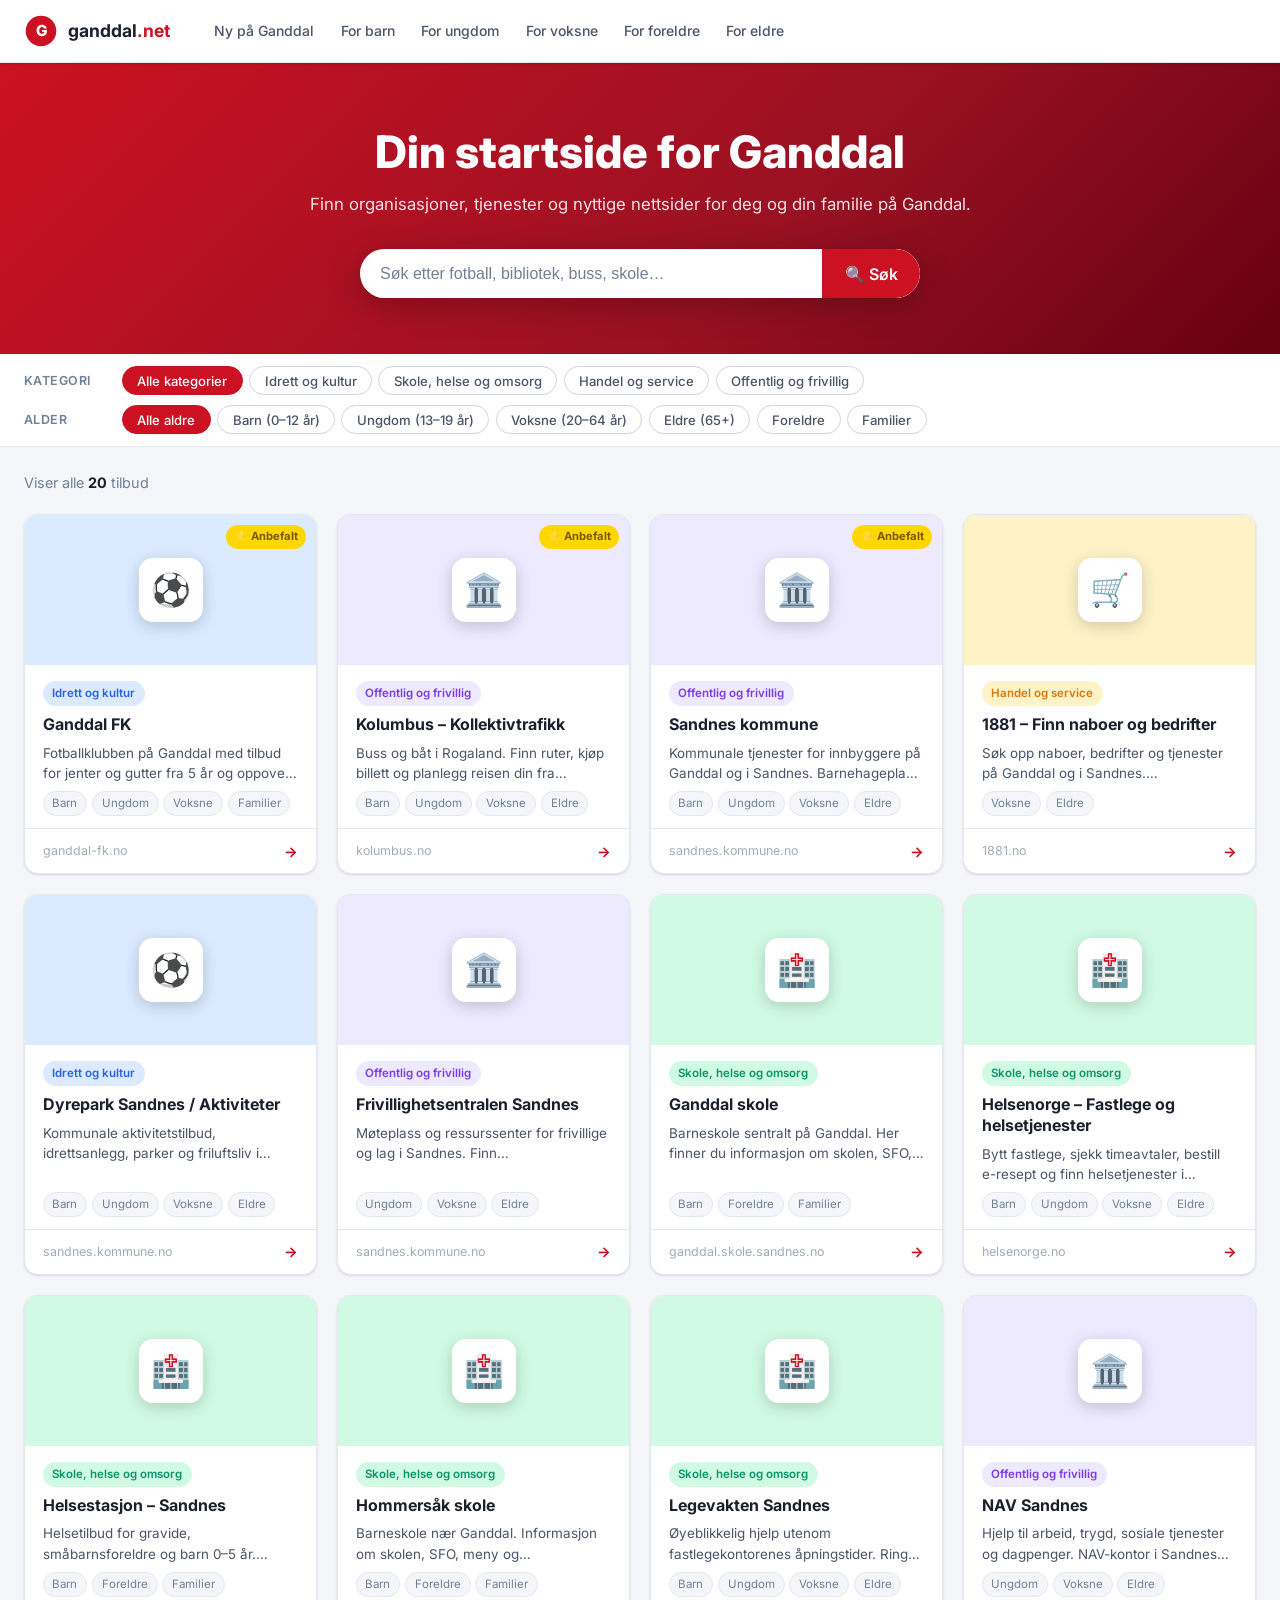
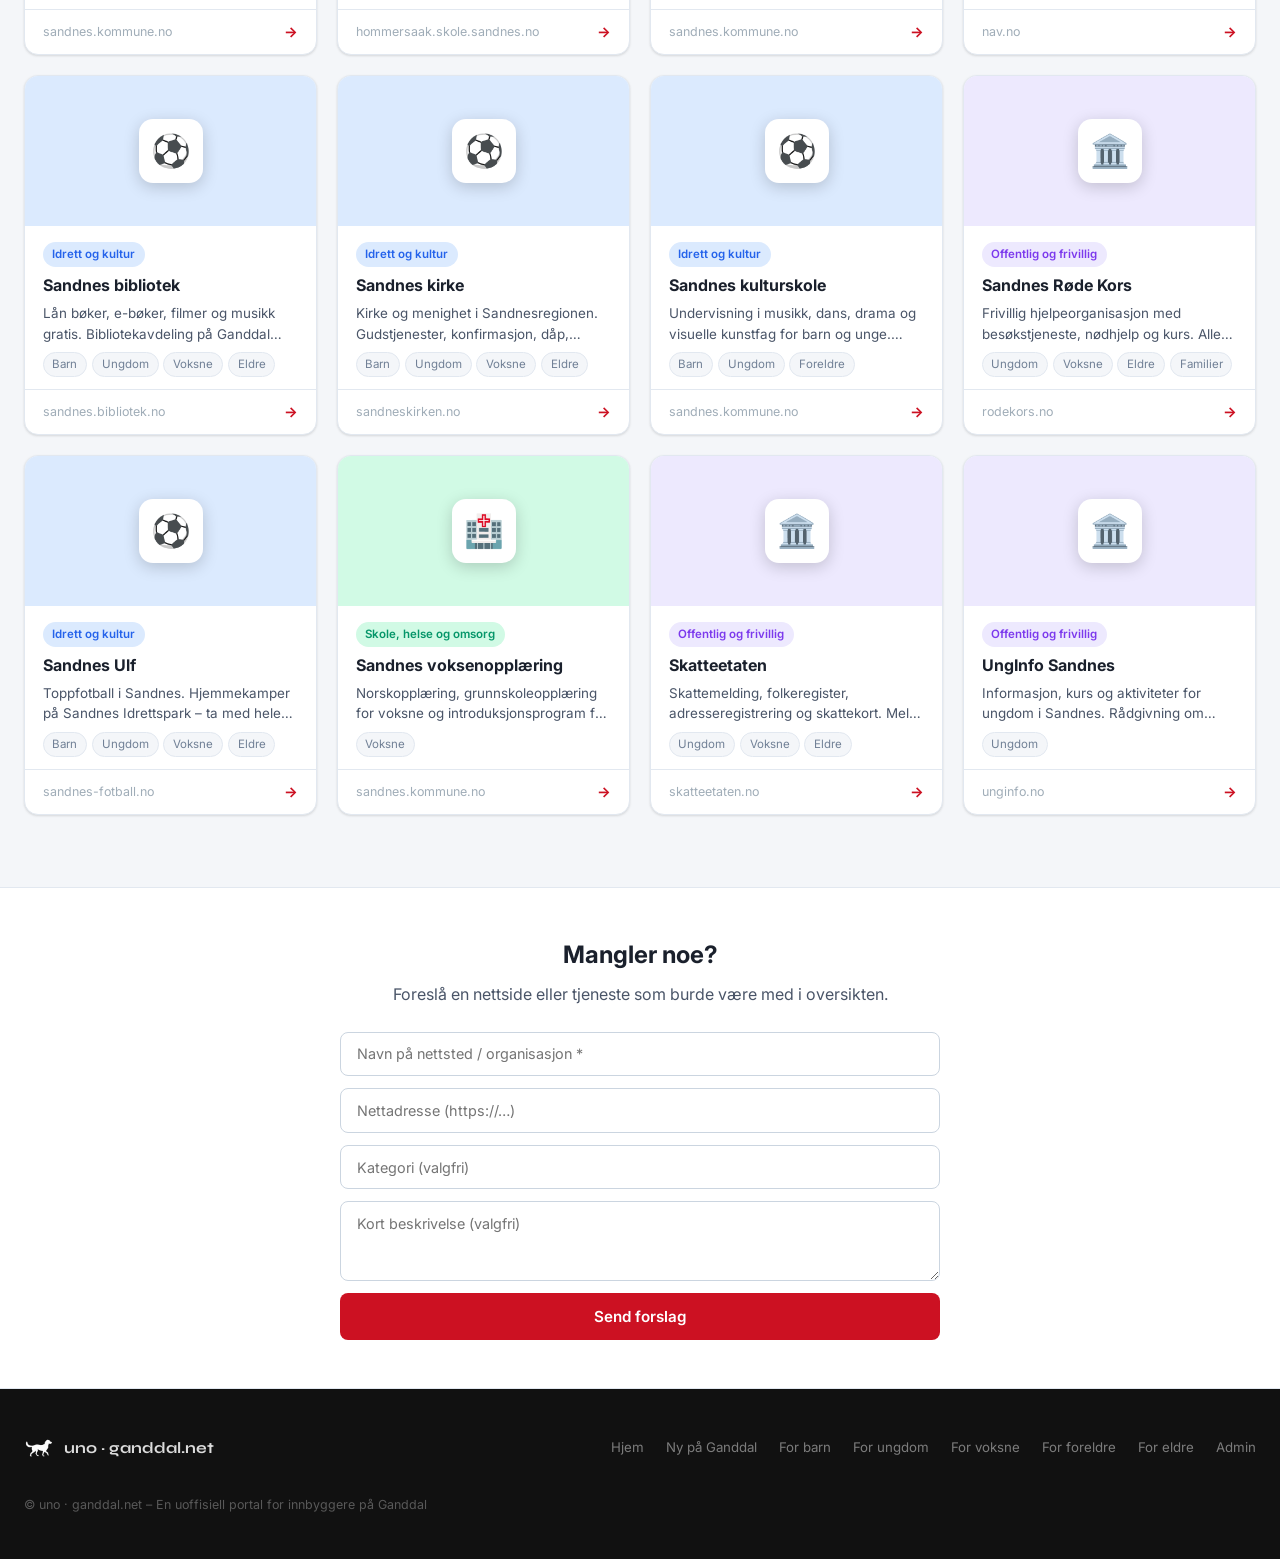
==== index.html @ dde3457b "Lanser Ganddal portal (www.ganddal.net) Komplett portalside for innbyggere på Ganddal: - Søkbar kata" ====
<!DOCTYPE html>
<html lang="no">
<head>
  <meta charset="UTF-8">
  <meta name="viewport" content="width=device-width, initial-scale=1.0">
  <meta name="description" content="Din startside for Ganddal – finn organisasjoner, tjenester og nyttige nettsider for deg og din familie.">
  <title>Ganddal Portal – Din startside for Ganddal</title>
  <link rel="preconnect" href="https://fonts.googleapis.com">
  <link rel="preconnect" href="https://fonts.gstatic.com" crossorigin>
  <link href="https://fonts.googleapis.com/css2?family=Inter:wght@400;500;600;700;800&display=swap" rel="stylesheet">
  <link rel="stylesheet" href="css/style.css">
</head>
<body>

  <!-- ===== NAVIGASJON ===== -->
  <nav class="navbar">
    <div class="nav-inner">
      <a href="index.html" class="nav-brand">
        <svg viewBox="0 0 40 40" xmlns="http://www.w3.org/2000/svg" aria-hidden="true">
          <circle cx="20" cy="20" r="18" fill="#CC1122"/>
          <text x="20" y="26" text-anchor="middle" fill="white" font-size="18"
                font-family="Inter,sans-serif" font-weight="800">G</text>
        </svg>
        <span class="nav-brand-text">ganddal<span>.net</span></span>
      </a>
      <nav class="nav-links" aria-label="Sider">
        <a href="ny-pa-ganddal.html">Ny på Ganddal</a>
        <a href="for-barn.html">For barn</a>
        <a href="for-ungdom.html">For ungdom</a>
        <a href="for-voksne.html">For voksne</a>
        <a href="for-foreldre.html">For foreldre</a>
        <a href="for-eldre.html">For eldre</a>
      </nav>
      <button class="nav-menu-btn" id="menuBtn" aria-label="Åpne meny">☰</button>
    </div>
  </nav>

  <!-- Mobilmeny -->
  <div class="mobile-menu" id="mobileMenu" role="dialog" aria-modal="true">
    <div class="mobile-menu-panel">
      <button class="mobile-menu-close" id="menuClose" aria-label="Lukk meny">✕</button>
      <a href="index.html">Hjem</a>
      <a href="ny-pa-ganddal.html">Ny på Ganddal</a>
      <a href="for-barn.html">For barn</a>
      <a href="for-ungdom.html">For ungdom</a>
      <a href="for-voksne.html">For voksne</a>
      <a href="for-foreldre.html">For foreldre</a>
      <a href="for-eldre.html">For eldre</a>
    </div>
  </div>

  <!-- ===== HERO ===== -->
  <header class="hero">
    <div class="hero-content">
      <h1>Din startside for Ganddal</h1>
      <p>Finn organisasjoner, tjenester og nyttige nettsider for deg og din familie på Ganddal.</p>
      <div class="hero-search" role="search">
        <input id="heroSearchInput" type="search" placeholder="Søk etter fotball, bibliotek, buss, skole…" aria-label="Søk">
        <button type="button" aria-label="Søk">🔍 Søk</button>
      </div>
    </div>
  </header>

  <!-- ===== FILTRE ===== -->
  <div class="filters-wrap">
    <div class="filters-inner">
      <div class="filter-row">
        <span class="filter-label">Kategori</span>
        <div class="chips" id="categoryFilters" role="group" aria-label="Filtrer etter kategori"></div>
      </div>
      <div class="filter-row">
        <span class="filter-label">Alder</span>
        <div class="chips" id="ageFilters" role="group" aria-label="Filtrer etter aldersgruppe"></div>
      </div>
    </div>
  </div>

  <!-- ===== INNHOLD ===== -->
  <main class="content-wrap">
    <div class="results-bar">
      <p class="results-count" id="resultsCount">Laster inn…</p>
    </div>

    <div class="cards-grid" id="cardsGrid" aria-live="polite"></div>

    <div class="empty-state" id="emptyState" style="display:none">
      <h3>Ingen treff</h3>
      <p>Prøv et annet søkeord eller fjern et filter.</p>
    </div>
  </main>

  <!-- ===== FORSLAGSSEKSJON ===== -->
  <section class="suggest-section">
    <div class="suggest-inner">
      <h2>Mangler noe?</h2>
      <p>Foreslå en nettside eller tjeneste som burde være med i oversikten.</p>
      <!-- Bytt ut URL under med din Formspree-adresse: https://formspree.io/f/FORM_ID -->
      <form class="suggest-form" id="suggestForm" action="https://formspree.io/f/FORM_ID" method="POST">
        <input type="text" name="name" placeholder="Navn på nettsted / organisasjon *" required>
        <input type="url" name="url" placeholder="Nettadresse (https://…)" required>
        <input type="text" name="category" placeholder="Kategori (valgfri)">
        <textarea name="message" placeholder="Kort beskrivelse (valgfri)"></textarea>
        <button type="submit" class="btn-primary">Send forslag</button>
      </form>
    </div>
  </section>

  <!-- ===== FOOTER ===== -->
  <footer class="site-footer">
    <div class="footer-inner">
      <div class="footer-brand">
        <div class="footer-logo-wrap"><img src="sblogo.png" alt="uno"></div>
        <span>uno · ganddal.net</span>
      </div>
      <nav class="footer-links" aria-label="Bunnavigasjon">
        <a href="index.html">Hjem</a>
        <a href="ny-pa-ganddal.html">Ny på Ganddal</a>
        <a href="for-barn.html">For barn</a>
        <a href="for-ungdom.html">For ungdom</a>
        <a href="for-voksne.html">For voksne</a>
        <a href="for-foreldre.html">For foreldre</a>
        <a href="for-eldre.html">For eldre</a>
        <a href="admin.html">Admin</a>
      </nav>
      <p class="footer-copy">© uno · ganddal.net – En uoffisiell portal for innbyggere på Ganddal</p>
    </div>
  </footer>

  <script src="js/portal.js"></script>
</body>
</html>
---- css/style.css ----
/* ===== GANDDAL PORTAL – STILARK ===== */
@import url('https://fonts.googleapis.com/css2?family=Syne:wght@700&display=swap');

:root {
  --red:        #CC1122;
  --red-dark:   #9A000F;
  --red-light:  #FF3344;
  --red-bg:     #FFF0F2;
  --red-border: #FFCDD2;

  --white:      #FFFFFF;
  --bg:         #F4F6F9;
  --surface:    #FFFFFF;
  --border:     #E2E8F0;
  --border-2:   #CBD5E0;

  --text:       #1A202C;
  --text-2:     #4A5568;
  --text-3:     #718096;
  --text-4:     #A0ADB8;

  /* Kategorifager */
  --c-sport:    #2563EB;
  --c-sport-bg: #DBEAFE;
  --c-health:   #059669;
  --c-health-bg:#D1FAE5;
  --c-commerce: #D97706;
  --c-commerce-bg:#FEF3C7;
  --c-public:   #7C3AED;
  --c-public-bg:#EDE9FE;

  --radius:     14px;
  --radius-sm:  8px;
  --radius-xs:  5px;
  --shadow-sm:  0 1px 3px rgba(0,0,0,.08), 0 1px 2px rgba(0,0,0,.05);
  --shadow:     0 4px 10px rgba(0,0,0,.08), 0 2px 4px rgba(0,0,0,.05);
  --shadow-lg:  0 12px 28px rgba(0,0,0,.12), 0 4px 8px rgba(0,0,0,.06);
  --transition: 0.22s ease;
}

/* ===== RESET & BASE ===== */
*, *::before, *::after { box-sizing: border-box; margin: 0; padding: 0; }
html { scroll-behavior: smooth; }
body {
  font-family: 'Inter', system-ui, -apple-system, sans-serif;
  background: var(--bg);
  color: var(--text);
  line-height: 1.6;
  min-height: 100vh;
}
a { color: inherit; text-decoration: none; }
img { display: block; max-width: 100%; }
button { font-family: inherit; cursor: pointer; border: none; background: none; }

/* ===== NAVIGASJON ===== */
.navbar {
  position: sticky;
  top: 0;
  z-index: 100;
  background: var(--white);
  border-bottom: 1px solid var(--border);
  box-shadow: var(--shadow-sm);
}
.nav-inner {
  max-width: 1280px;
  margin: 0 auto;
  padding: 0 1.5rem;
  height: 62px;
  display: flex;
  align-items: center;
  gap: 2rem;
}
.nav-brand {
  display: flex;
  align-items: center;
  gap: .65rem;
  flex-shrink: 0;
}
.nav-brand svg { width: 34px; height: 34px; }
.nav-brand-text {
  font-size: 1.1rem;
  font-weight: 700;
  color: var(--text);
}
.nav-brand-text span { color: var(--red); }
.nav-links {
  display: flex;
  align-items: center;
  gap: .15rem;
  flex: 1;
}
.nav-links a {
  padding: .45rem .75rem;
  border-radius: var(--radius-xs);
  font-size: .875rem;
  color: var(--text-2);
  font-weight: 500;
  transition: color var(--transition), background var(--transition);
  white-space: nowrap;
}
.nav-links a:hover,
.nav-links a.active { color: var(--red); background: var(--red-bg); }
.nav-menu-btn {
  display: none;
  padding: .4rem;
  color: var(--text-2);
  font-size: 1.4rem;
  line-height: 1;
}

/* Mobilmeny */
.mobile-menu {
  display: none;
  flex-direction: column;
  position: fixed;
  inset: 0;
  background: rgba(0,0,0,.5);
  z-index: 200;
}
.mobile-menu.open { display: flex; }
.mobile-menu-panel {
  background: var(--white);
  width: 280px;
  height: 100%;
  padding: 1.5rem;
  display: flex;
  flex-direction: column;
  gap: .5rem;
  animation: slideIn .2s ease;
}
@keyframes slideIn { from { transform: translateX(-100%); } to { transform: translateX(0); } }
.mobile-menu-close {
  align-self: flex-end;
  font-size: 1.5rem;
  color: var(--text-3);
  padding: .25rem;
}
.mobile-menu-panel a {
  display: block;
  padding: .75rem 1rem;
  border-radius: var(--radius-sm);
  color: var(--text);
  font-size: 1rem;
  font-weight: 500;
  transition: background var(--transition);
}
.mobile-menu-panel a:hover { background: var(--red-bg); color: var(--red); }

/* ===== HERO ===== */
.hero {
  background: linear-gradient(135deg, var(--red) 0%, #991122 60%, #660011 100%);
  color: white;
  padding: 4rem 1.5rem 3.5rem;
  text-align: center;
}
.hero-content { max-width: 680px; margin: 0 auto; }
.hero h1 {
  font-size: clamp(1.8rem, 5vw, 2.8rem);
  font-weight: 800;
  line-height: 1.15;
  margin-bottom: .75rem;
}
.hero p {
  font-size: 1.05rem;
  opacity: .88;
  margin-bottom: 2rem;
}
.hero-search {
  display: flex;
  background: white;
  border-radius: 50px;
  overflow: hidden;
  box-shadow: 0 8px 32px rgba(0,0,0,.25);
  max-width: 560px;
  margin: 0 auto;
}
.hero-search input {
  flex: 1;
  border: none;
  outline: none;
  padding: .9rem 1.25rem;
  font-size: 1rem;
  color: var(--text);
  background: transparent;
}
.hero-search input::placeholder { color: var(--text-3); }
.hero-search button {
  background: var(--red);
  color: white;
  border: none;
  padding: .9rem 1.4rem;
  font-size: 1rem;
  cursor: pointer;
  transition: background var(--transition);
  border-radius: 0 50px 50px 0;
  display: flex;
  align-items: center;
  gap: .4rem;
  font-weight: 600;
}
.hero-search button:hover { background: var(--red-dark); }

/* ===== FILTER-SEKSJON ===== */
.filters-wrap {
  background: var(--white);
  border-bottom: 1px solid var(--border);
  position: sticky;
  top: 62px;
  z-index: 90;
}
.filters-inner {
  max-width: 1280px;
  margin: 0 auto;
  padding: .75rem 1.5rem;
  display: flex;
  flex-direction: column;
  gap: .6rem;
}
.filter-row {
  display: flex;
  align-items: center;
  gap: .5rem;
  flex-wrap: wrap;
}
.filter-label {
  font-size: .78rem;
  font-weight: 600;
  color: var(--text-3);
  text-transform: uppercase;
  letter-spacing: .04em;
  white-space: nowrap;
  min-width: 90px;
}
.chips { display: flex; flex-wrap: wrap; gap: .4rem; }
.chip {
  padding: .35rem .9rem;
  border-radius: 50px;
  font-size: .82rem;
  font-weight: 500;
  border: 1.5px solid var(--border-2);
  color: var(--text-2);
  background: var(--white);
  transition: all var(--transition);
  cursor: pointer;
}
.chip:hover { border-color: var(--red); color: var(--red); }
.chip.active {
  background: var(--red);
  border-color: var(--red);
  color: white;
}

/* ===== RESULTATER ===== */
.content-wrap {
  max-width: 1280px;
  margin: 0 auto;
  padding: 1.5rem;
}
.results-bar {
  display: flex;
  align-items: center;
  justify-content: space-between;
  margin-bottom: 1.25rem;
  flex-wrap: wrap;
  gap: .5rem;
}
.results-count {
  font-size: .9rem;
  color: var(--text-3);
}
.results-count strong { color: var(--text); }

/* ===== KORTGITTER ===== */
.cards-grid {
  display: grid;
  grid-template-columns: repeat(auto-fill, minmax(278px, 1fr));
  gap: 1.25rem;
}

/* ===== KORT ===== */
.card {
  background: var(--surface);
  border-radius: var(--radius);
  box-shadow: var(--shadow-sm);
  border: 1px solid var(--border);
  overflow: hidden;
  cursor: pointer;
  transition: transform var(--transition), box-shadow var(--transition);
  display: flex;
  flex-direction: column;
}
.card:hover {
  transform: translateY(-5px);
  box-shadow: var(--shadow-lg);
}

/* Kortbilde */
.card-image {
  height: 150px;
  position: relative;
  overflow: hidden;
  display: flex;
  align-items: center;
  justify-content: center;
  flex-shrink: 0;
}
.card-screenshot {
  position: absolute;
  inset: 0;
  background-size: cover;
  background-position: top center;
  opacity: 0;
  transition: opacity .5s ease;
  filter: brightness(.38) saturate(.8);
}
.card-screenshot.loaded { opacity: 1; }
.card:hover .card-screenshot.loaded { filter: brightness(.28) saturate(.7); }
.card-favicon-wrap {
  position: relative;
  z-index: 2;
  width: 64px;
  height: 64px;
  background: white;
  border-radius: 14px;
  box-shadow: 0 4px 16px rgba(0,0,0,.18);
  display: flex;
  align-items: center;
  justify-content: center;
  overflow: hidden;
  transition: transform var(--transition);
}
.card:hover .card-favicon-wrap { transform: scale(1.08); }
.card-favicon-wrap img {
  width: 44px;
  height: 44px;
  object-fit: contain;
}
.card-favicon-emoji {
  font-size: 2rem;
  line-height: 1;
}
.card-featured-badge {
  position: absolute;
  top: 10px;
  right: 10px;
  z-index: 3;
  background: #FFD700;
  color: #7A5800;
  font-size: .7rem;
  font-weight: 700;
  padding: .2rem .5rem;
  border-radius: 50px;
  display: flex;
  align-items: center;
  gap: .25rem;
}

/* Kortinnhold */
.card-body {
  padding: 1rem 1.1rem .75rem;
  flex: 1;
  display: flex;
  flex-direction: column;
  gap: .5rem;
}
.card-category-badge {
  display: inline-flex;
  align-items: center;
  gap: .3rem;
  font-size: .72rem;
  font-weight: 600;
  padding: .2rem .6rem;
  border-radius: 50px;
  width: fit-content;
}
.card-name {
  font-size: 1rem;
  font-weight: 700;
  color: var(--text);
  line-height: 1.3;
}
.card-description {
  font-size: .84rem;
  color: var(--text-2);
  line-height: 1.5;
  display: -webkit-box;
  -webkit-line-clamp: 2;
  -webkit-box-orient: vertical;
  overflow: hidden;
}
.card-ages {
  display: flex;
  flex-wrap: wrap;
  gap: .3rem;
  margin-top: auto;
}
.age-tag {
  font-size: .72rem;
  background: var(--bg);
  color: var(--text-3);
  padding: .15rem .55rem;
  border-radius: 50px;
  border: 1px solid var(--border);
}

/* Kortbunn */
.card-footer {
  padding: .65rem 1.1rem;
  border-top: 1px solid var(--border);
  display: flex;
  align-items: center;
  justify-content: space-between;
}
.card-domain {
  font-size: .78rem;
  color: var(--text-4);
  overflow: hidden;
  text-overflow: ellipsis;
  white-space: nowrap;
}
.card-arrow {
  font-size: .9rem;
  color: var(--red);
  font-weight: 700;
  flex-shrink: 0;
  transition: transform var(--transition);
}
.card:hover .card-arrow { transform: translateX(4px); }

/* Tom tilstand */
.empty-state {
  text-align: center;
  padding: 4rem 1rem;
  color: var(--text-3);
}
.empty-state h3 { font-size: 1.25rem; margin-bottom: .5rem; color: var(--text-2); }
.empty-state p { font-size: .95rem; }

/* ===== FORSLAGSSEKSJON ===== */
.suggest-section {
  background: var(--white);
  border-top: 1px solid var(--border);
  margin-top: 3rem;
  padding: 3rem 1.5rem;
}
.suggest-inner {
  max-width: 600px;
  margin: 0 auto;
  text-align: center;
}
.suggest-inner h2 {
  font-size: 1.5rem;
  font-weight: 700;
  margin-bottom: .5rem;
}
.suggest-inner p {
  color: var(--text-2);
  margin-bottom: 1.5rem;
}
.suggest-form {
  display: flex;
  flex-direction: column;
  gap: .75rem;
  text-align: left;
}
.suggest-form input,
.suggest-form textarea {
  width: 100%;
  padding: .8rem 1rem;
  border: 1.5px solid var(--border-2);
  border-radius: var(--radius-sm);
  font-family: inherit;
  font-size: .9rem;
  color: var(--text);
  background: var(--white);
  transition: border-color var(--transition);
  outline: none;
}
.suggest-form input:focus,
.suggest-form textarea:focus { border-color: var(--red); }
.suggest-form textarea { resize: vertical; min-height: 80px; }
.btn-primary {
  background: var(--red);
  color: white;
  border: none;
  padding: .85rem 1.75rem;
  border-radius: var(--radius-sm);
  font-size: .95rem;
  font-weight: 600;
  cursor: pointer;
  transition: background var(--transition), transform var(--transition);
}
.btn-primary:hover { background: var(--red-dark); transform: translateY(-1px); }
.btn-primary:disabled { opacity: .6; cursor: not-allowed; transform: none; }
.form-success {
  text-align: center;
  padding: 1.5rem;
  background: #D1FAE5;
  border: 1px solid #6EE7B7;
  border-radius: var(--radius-sm);
  color: #065F46;
  font-weight: 500;
}

/* ===== FOOTER (uno-stil) ===== */
.site-footer {
  padding: 44px 1.5rem;
  border-top: 1px solid var(--border);
  background: #111111;
}
.footer-inner {
  max-width: 1280px;
  margin: 0 auto;
  display: flex;
  align-items: center;
  justify-content: space-between;
  gap: 24px;
  flex-wrap: wrap;
}
.footer-brand {
  display: flex;
  align-items: center;
  gap: 10px;
  font-family: 'Syne', 'Inter', sans-serif;
  font-weight: 700;
  font-size: .98rem;
  color: rgba(255,255,255,.85);
}
.footer-logo-wrap { width: 30px; height: 30px; flex-shrink: 0; }
.footer-logo-wrap img {
  width: 30px; height: 30px;
  object-fit: contain;
  filter: brightness(0) invert(1);
}
.footer-links { display: flex; gap: 22px; flex-wrap: wrap; }
.footer-links a {
  font-size: .83rem;
  color: rgba(255,255,255,.45);
  transition: color var(--transition);
}
.footer-links a:hover { color: var(--red); }
.footer-copy {
  width: 100%;
  font-size: .78rem;
  color: rgba(255,255,255,.3);
  margin-top: .5rem;
}

/* ===== UNDERSIDEMALL ===== */
.subpage-hero {
  padding: 3rem 1.5rem 2.5rem;
  text-align: center;
}
.subpage-hero h1 { font-size: clamp(1.6rem, 4vw, 2.4rem); font-weight: 800; margin-bottom: .5rem; }
.subpage-hero p { color: var(--text-2); font-size: 1.05rem; max-width: 560px; margin: 0 auto; }
.subpage-content {
  max-width: 1280px;
  margin: 0 auto;
  padding: 1.5rem;
}
.info-cards {
  display: grid;
  grid-template-columns: repeat(auto-fill, minmax(240px, 1fr));
  gap: 1rem;
  margin-bottom: 2.5rem;
}
.info-card {
  background: var(--white);
  border: 1px solid var(--border);
  border-radius: var(--radius-sm);
  padding: 1.25rem;
  display: flex;
  gap: .9rem;
  align-items: flex-start;
}
.info-card-icon { font-size: 1.8rem; flex-shrink: 0; }
.info-card h3 { font-size: .95rem; font-weight: 700; margin-bottom: .25rem; }
.info-card p { font-size: .83rem; color: var(--text-2); }
.section-title {
  font-size: 1.2rem;
  font-weight: 700;
  color: var(--text);
  margin-bottom: 1rem;
  padding-bottom: .5rem;
  border-bottom: 2px solid var(--red-border);
}
.emergency-box {
  background: #FFF5F5;
  border: 1.5px solid #FED7D7;
  border-radius: var(--radius-sm);
  padding: 1.25rem 1.5rem;
  margin-bottom: 2rem;
}
.emergency-box h3 { color: #C53030; font-size: 1rem; margin-bottom: .75rem; }
.emergency-numbers { display: flex; flex-wrap: wrap; gap: .75rem; }
.emergency-number {
  display: flex;
  flex-direction: column;
  background: white;
  border: 1px solid #FEB2B2;
  border-radius: var(--radius-xs);
  padding: .6rem .9rem;
  min-width: 120px;
}
.emergency-number strong { font-size: 1.2rem; color: #C53030; font-weight: 700; }
.emergency-number span { font-size: .75rem; color: var(--text-3); }

/* ===== ADMIN-PANEL ===== */
.admin-body { background: #F8FAFC; }
.admin-header {
  background: var(--text);
  color: white;
  padding: 1rem 1.5rem;
  display: flex;
  align-items: center;
  gap: 1rem;
}
.admin-header h1 { font-size: 1.1rem; font-weight: 700; flex: 1; }
.admin-header a { color: rgba(255,255,255,.7); font-size: .85rem; }
.admin-header a:hover { color: white; }
.admin-main { max-width: 1100px; margin: 0 auto; padding: 2rem 1.5rem; }

/* Admin innlogging */
.auth-box {
  max-width: 420px;
  margin: 4rem auto;
  background: var(--white);
  border: 1px solid var(--border);
  border-radius: var(--radius);
  padding: 2.5rem 2rem;
  box-shadow: var(--shadow);
}
.auth-box h2 { font-size: 1.3rem; margin-bottom: .5rem; }
.auth-box p { color: var(--text-2); font-size: .9rem; margin-bottom: 1.5rem; }
.form-group { display: flex; flex-direction: column; gap: .4rem; margin-bottom: 1rem; }
.form-group label { font-size: .85rem; font-weight: 600; color: var(--text-2); }
.form-group input, .form-group select, .form-group textarea {
  padding: .7rem .9rem;
  border: 1.5px solid var(--border-2);
  border-radius: var(--radius-xs);
  font-family: inherit;
  font-size: .9rem;
  color: var(--text);
  background: var(--white);
  outline: none;
  transition: border-color var(--transition);
}
.form-group input:focus, .form-group select:focus, .form-group textarea:focus {
  border-color: var(--red);
}
.form-group textarea { resize: vertical; min-height: 80px; }
.form-group .helper { font-size: .78rem; color: var(--text-3); }
.error-msg { color: #C53030; font-size: .85rem; margin-top: .25rem; }

/* Admin kort-layout */
.admin-tabs {
  display: flex;
  gap: .5rem;
  border-bottom: 2px solid var(--border);
  margin-bottom: 1.5rem;
}
.admin-tab {
  padding: .65rem 1.1rem;
  font-size: .9rem;
  font-weight: 600;
  color: var(--text-2);
  border-bottom: 2px solid transparent;
  margin-bottom: -2px;
  cursor: pointer;
  transition: color var(--transition);
}
.admin-tab.active { color: var(--red); border-bottom-color: var(--red); }
.admin-tab-content { display: none; }
.admin-tab-content.active { display: block; }
.admin-actions {
  display: flex;
  gap: .75rem;
  flex-wrap: wrap;
  margin-bottom: 1.5rem;
}
.btn-secondary {
  background: var(--white);
  color: var(--text);
  border: 1.5px solid var(--border-2);
  padding: .6rem 1.2rem;
  border-radius: var(--radius-xs);
  font-size: .875rem;
  font-weight: 600;
  cursor: pointer;
  transition: all var(--transition);
}
.btn-secondary:hover { border-color: var(--red); color: var(--red); }
.btn-danger {
  background: #FEF2F2;
  color: #C53030;
  border: 1.5px solid #FED7D7;
  padding: .5rem 1rem;
  border-radius: var(--radius-xs);
  font-size: .8rem;
  font-weight: 600;
  cursor: pointer;
  transition: all var(--transition);
}
.btn-danger:hover { background: #FED7D7; }
.btn-sm {
  padding: .35rem .75rem;
  border-radius: var(--radius-xs);
  font-size: .78rem;
  font-weight: 600;
  cursor: pointer;
  transition: all var(--transition);
}
.btn-edit {
  background: #EFF6FF;
  color: #1D4ED8;
  border: 1px solid #BFDBFE;
}
.btn-edit:hover { background: #BFDBFE; }
.btn-delete {
  background: #FEF2F2;
  color: #B91C1C;
  border: 1px solid #FED7D7;
}
.btn-delete:hover { background: #FED7D7; }

/* Admin tabell */
.org-table {
  width: 100%;
  border-collapse: collapse;
  font-size: .875rem;
}
.org-table th {
  text-align: left;
  padding: .6rem .9rem;
  font-weight: 600;
  font-size: .78rem;
  text-transform: uppercase;
  letter-spacing: .04em;
  color: var(--text-3);
  background: var(--bg);
  border-bottom: 1px solid var(--border);
}
.org-table td {
  padding: .75rem .9rem;
  border-bottom: 1px solid var(--border);
  color: var(--text-2);
  vertical-align: middle;
}
.org-table tr:hover td { background: #FAFBFC; }
.org-table tr.inactive-row td { opacity: .5; }
.org-table td strong { color: var(--text); font-weight: 600; }
.org-table td a { color: var(--red); }
.status-dot {
  display: inline-block;
  width: 8px; height: 8px;
  border-radius: 50%;
}
.status-dot.active { background: #10B981; }
.status-dot.inactive { background: #9CA3AF; }

/* Admin modal */
.modal-overlay {
  display: none;
  position: fixed;
  inset: 0;
  background: rgba(0,0,0,.5);
  z-index: 500;
  align-items: center;
  justify-content: center;
  padding: 1rem;
}
.modal-overlay.open { display: flex; }
.modal {
  background: var(--white);
  border-radius: var(--radius);
  padding: 2rem;
  width: 100%;
  max-width: 640px;
  max-height: 90vh;
  overflow-y: auto;
  box-shadow: var(--shadow-lg);
}
.modal-header {
  display: flex;
  align-items: center;
  justify-content: space-between;
  margin-bottom: 1.5rem;
}
.modal-header h2 { font-size: 1.2rem; }
.modal-close {
  font-size: 1.4rem;
  color: var(--text-3);
  cursor: pointer;
  padding: .25rem;
}
.modal-close:hover { color: var(--text); }
.form-row {
  display: grid;
  grid-template-columns: 1fr 1fr;
  gap: .75rem;
}
.checkbox-group { display: flex; flex-wrap: wrap; gap: .5rem; }
.checkbox-label {
  display: flex;
  align-items: center;
  gap: .35rem;
  font-size: .85rem;
  cursor: pointer;
  padding: .3rem .65rem;
  border: 1.5px solid var(--border-2);
  border-radius: 50px;
  transition: all var(--transition);
}
.checkbox-label:hover { border-color: var(--red); }
.checkbox-label input[type=checkbox] { accent-color: var(--red); }
.modal-actions {
  display: flex;
  justify-content: flex-end;
  gap: .75rem;
  margin-top: 1.5rem;
}

/* Statussmelding */
.toast {
  position: fixed;
  bottom: 2rem;
  right: 2rem;
  background: var(--text);
  color: white;
  padding: .85rem 1.25rem;
  border-radius: var(--radius-sm);
  font-size: .9rem;
  font-weight: 500;
  box-shadow: var(--shadow-lg);
  z-index: 1000;
  transform: translateY(200%);
  transition: transform .3s ease;
}
.toast.show { transform: translateY(0); }
.toast.success { background: #059669; }
.toast.error { background: #DC2626; }

/* ===== RESPONSSIVT ===== */
@media (max-width: 900px) {
  .nav-links { display: none; }
  .nav-menu-btn { display: block; }
  .filters-inner { flex-direction: column; }
}
@media (max-width: 640px) {
  .hero { padding: 2.5rem 1rem 2rem; }
  .hero h1 { font-size: 1.6rem; }
  .cards-grid { grid-template-columns: 1fr; }
  .form-row { grid-template-columns: 1fr; }
  .admin-actions { flex-direction: column; }
  .modal { padding: 1.25rem; }
}
@media (min-width: 901px) {
  .mobile-menu { display: none !important; }
}
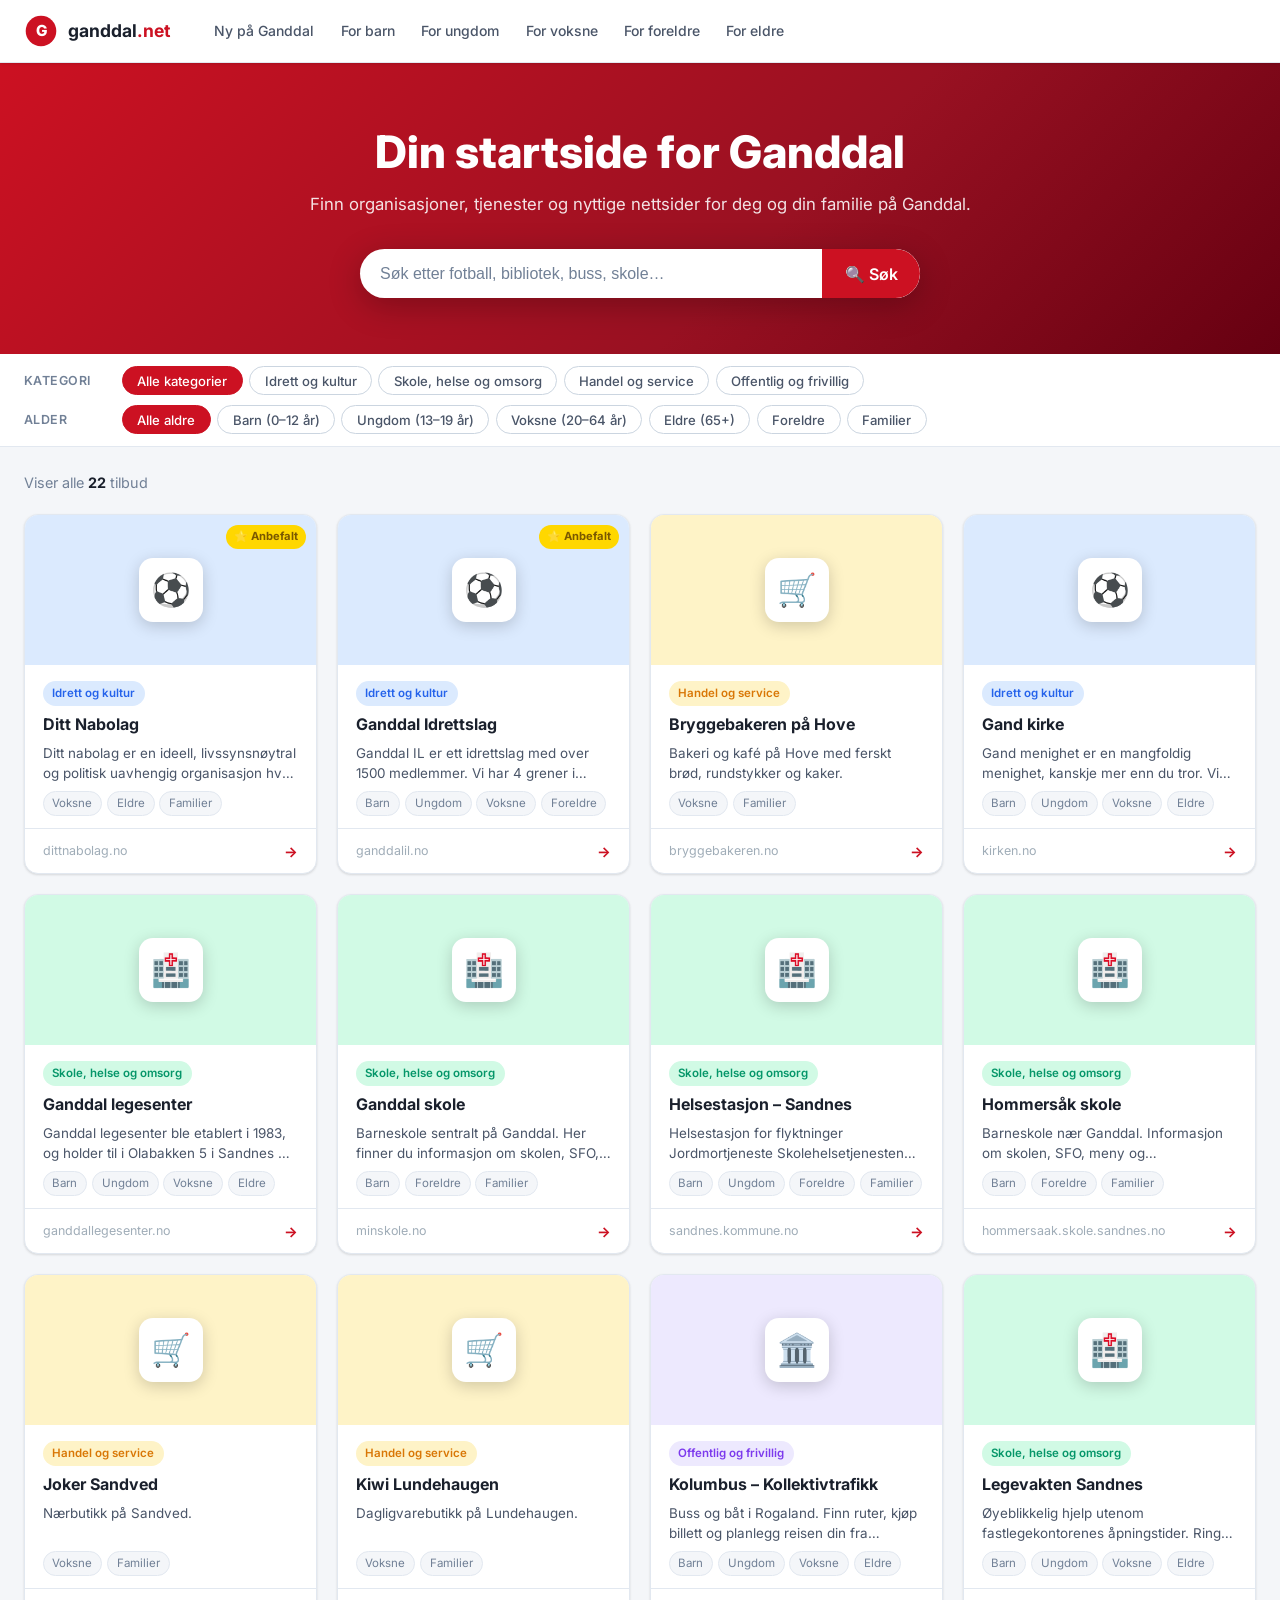
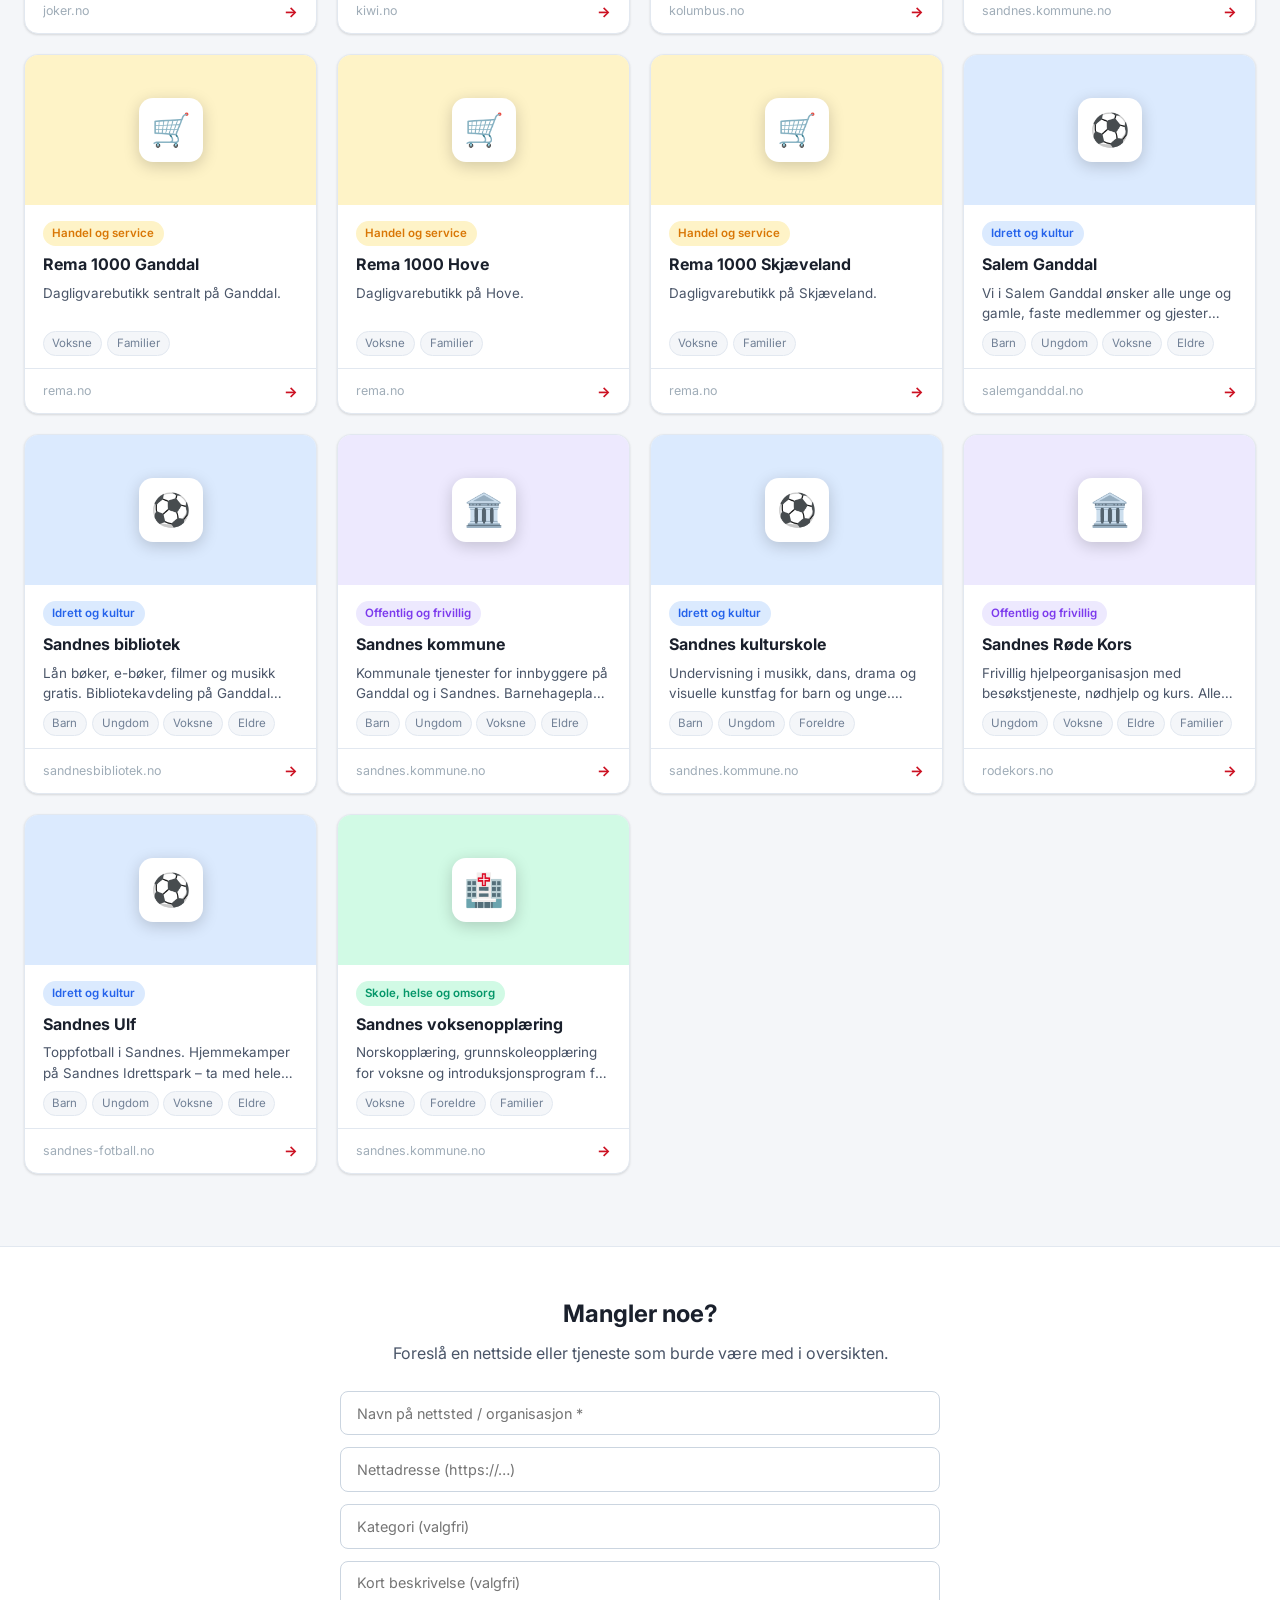
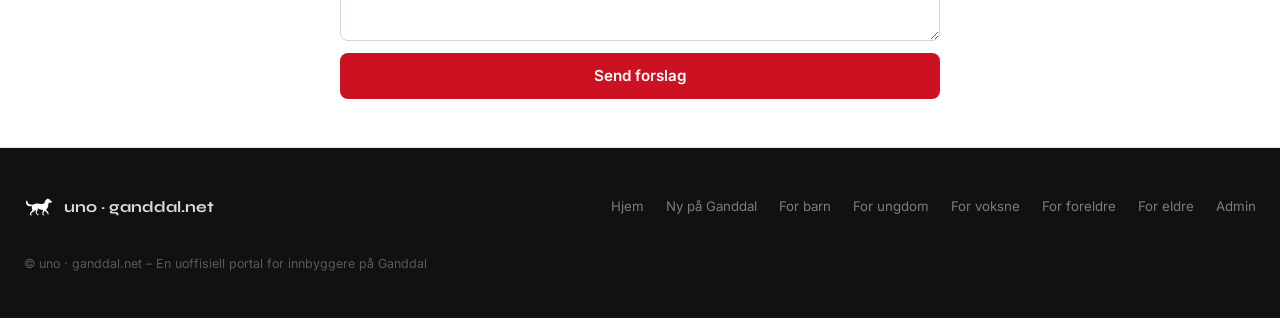
==== commit ade9e829: "Portal: koble forslagsskjema til Formspree (mjgzlagy) Co-Authored-By: Claude Sonnet 4.6 <noreply@ant" ====
--- a/index.html
+++ b/index.html
@@ -94,8 +94,7 @@
     <div class="suggest-inner">
       <h2>Mangler noe?</h2>
       <p>Foreslå en nettside eller tjeneste som burde være med i oversikten.</p>
-      <!-- Bytt ut URL under med din Formspree-adresse: https://formspree.io/f/FORM_ID -->
-      <form class="suggest-form" id="suggestForm" action="https://formspree.io/f/FORM_ID" method="POST">
+      <form class="suggest-form" id="suggestForm" action="https://formspree.io/f/mjgzlagy" method="POST">
         <input type="text" name="name" placeholder="Navn på nettsted / organisasjon *" required>
         <input type="url" name="url" placeholder="Nettadresse (https://…)" required>
         <input type="text" name="category" placeholder="Kategori (valgfri)">
--- a/css/style.css
+++ b/css/style.css
@@ -426,6 +426,87 @@
   transition: transform var(--transition);
 }
 .card:hover .card-arrow { transform: translateX(4px); }
+
+/* ===== PORTAL-DETALJMODAL ===== */
+.portal-modal-overlay {
+  position: fixed; inset: 0;
+  background: rgba(0,0,0,.5);
+  z-index: 100;
+  display: flex; align-items: center; justify-content: center;
+  padding: 1rem;
+  opacity: 0; pointer-events: none;
+  transition: opacity .2s;
+}
+.portal-modal-overlay.open {
+  opacity: 1; pointer-events: auto;
+}
+.portal-modal {
+  background: white;
+  border-radius: var(--radius);
+  max-width: 520px;
+  width: 100%;
+  max-height: 90dvh;
+  overflow-y: auto;
+  position: relative;
+  box-shadow: 0 24px 64px rgba(0,0,0,.22);
+  transform: translateY(16px);
+  transition: transform .2s;
+}
+.portal-modal-overlay.open .portal-modal { transform: translateY(0); }
+.portal-modal-close {
+  position: absolute; top: .9rem; right: .9rem;
+  background: var(--bg); border: 1px solid var(--border);
+  border-radius: 50%; width: 32px; height: 32px;
+  font-size: .85rem; cursor: pointer; color: var(--text-2);
+  display: flex; align-items: center; justify-content: center;
+  z-index: 2; transition: all var(--transition);
+}
+.portal-modal-close:hover { background: var(--border); color: var(--text); }
+.pmodal-image {
+  display: flex; align-items: center; justify-content: center;
+  height: 120px; border-radius: var(--radius) var(--radius) 0 0;
+}
+.pmodal-favicon-wrap {
+  width: 80px; height: 80px;
+  background: white; border-radius: 18px;
+  box-shadow: 0 4px 16px rgba(0,0,0,.14);
+  display: flex; align-items: center; justify-content: center;
+  overflow: hidden;
+}
+.pmodal-favicon-wrap img { width: 56px; height: 56px; object-fit: contain; }
+.pmodal-favicon-wrap .card-favicon-emoji { font-size: 2.4rem; }
+.pmodal-body {
+  padding: 1.25rem 1.5rem .75rem;
+  display: flex; flex-direction: column; gap: .1rem;
+}
+.pmodal-name {
+  font-size: 1.3rem; font-weight: 800;
+  color: var(--text); line-height: 1.3;
+  margin: .25rem 0 .6rem;
+}
+.pmodal-desc {
+  font-size: .93rem; color: var(--text-2);
+  line-height: 1.65; margin: 0;
+}
+.pmodal-tag-row {
+  display: flex; flex-wrap: wrap; gap: .35rem;
+  margin-top: .75rem;
+}
+.pmodal-tag {
+  font-size: .75rem; color: var(--text-3);
+  background: var(--bg); border: 1px solid var(--border);
+  padding: .15rem .55rem; border-radius: 50px;
+}
+.pmodal-footer {
+  padding: 1rem 1.5rem 1.25rem;
+  border-top: 1px solid var(--border);
+  display: flex; align-items: center; justify-content: space-between;
+  gap: 1rem;
+}
+.pmodal-visit-btn {
+  white-space: nowrap; flex-shrink: 0;
+  padding: .65rem 1.3rem; font-size: .9rem;
+}
 
 /* Tom tilstand */
 .empty-state {
@@ -670,8 +751,62 @@
   transition: color var(--transition);
 }
 .admin-tab.active { color: var(--red); border-bottom-color: var(--red); }
+.admin-section { display: none; }
+.admin-section.active { display: block; }
 .admin-tab-content { display: none; }
 .admin-tab-content.active { display: block; }
+
+/* Panel-lås overlay */
+.panel-overlay {
+  position: fixed; inset: 0;
+  background: rgba(255,255,255,.85);
+  backdrop-filter: blur(3px);
+  z-index: 200;
+  display: flex; align-items: center; justify-content: center;
+}
+.panel-overlay-box {
+  text-align: center;
+  background: white;
+  border: 1px solid var(--border);
+  border-radius: 16px;
+  padding: 2.5rem 3rem;
+  box-shadow: 0 8px 32px rgba(0,0,0,.12);
+}
+.panel-overlay-box p {
+  margin-top: 1rem;
+  font-weight: 600;
+  color: var(--text);
+  font-size: 1rem;
+}
+.overlay-spinner {
+  width: 40px; height: 40px;
+  border: 4px solid var(--border);
+  border-top-color: var(--red);
+  border-radius: 50%;
+  margin: 0 auto;
+  animation: spin .8s linear infinite;
+}
+@keyframes spin { to { transform: rotate(360deg); } }
+
+/* Publiser-knapp */
+.btn-publish {
+  background: #059669; color: white;
+  border: none; border-radius: 8px;
+  padding: .55rem 1.1rem; font-size: .9rem; font-weight: 600;
+  cursor: pointer; transition: background .15s;
+}
+.btn-publish:hover:not(:disabled) { background: #047857; }
+.btn-publish:disabled { opacity: .6; cursor: not-allowed; }
+.publish-status { margin-top: .75rem; font-size: .85rem; min-height: 1.2em; }
+.publish-status.ok    { color: #059669; }
+.publish-status.error { color: #DC2626; }
+
+/* Sorterbare kolonneoverskrifter */
+th[data-col] { cursor: pointer; user-select: none; white-space: nowrap; }
+th[data-col]:hover { background: rgba(204,17,34,.06); color: var(--red); }
+th[data-col]::after { content: ' ⇅'; opacity: .3; font-size: .8em; }
+th[data-col].sort-asc::after  { content: ' ↑'; opacity: 1; color: var(--red); }
+th[data-col].sort-desc::after { content: ' ↓'; opacity: 1; color: var(--red); }
 .admin-actions {
   display: flex;
   gap: .75rem;
@@ -722,6 +857,33 @@
   border: 1px solid #FED7D7;
 }
 .btn-delete:hover { background: #FED7D7; }
+.btn-review {
+  background: #FFFBEB;
+  color: #92400E;
+  border: 1px solid #F59E0B;
+}
+.btn-review:hover { background: #FDE68A; }
+
+/* Gjennomgangsvarsel */
+.review-summary {
+  background: #FFFBEB;
+  border: 1px solid #F59E0B;
+  border-radius: 8px;
+  padding: .6rem 1rem;
+  font-size: .85rem;
+  color: #92400E;
+  margin-bottom: 1rem;
+}
+.review-badge {
+  display: inline-block;
+  font-size: .8rem;
+  color: #D97706;
+  margin-left: .3rem;
+  vertical-align: middle;
+  cursor: default;
+}
+tr.needs-review > td:first-child { border-left: 3px solid #F59E0B; }
+
 
 /* Admin tabell */
 .org-table {
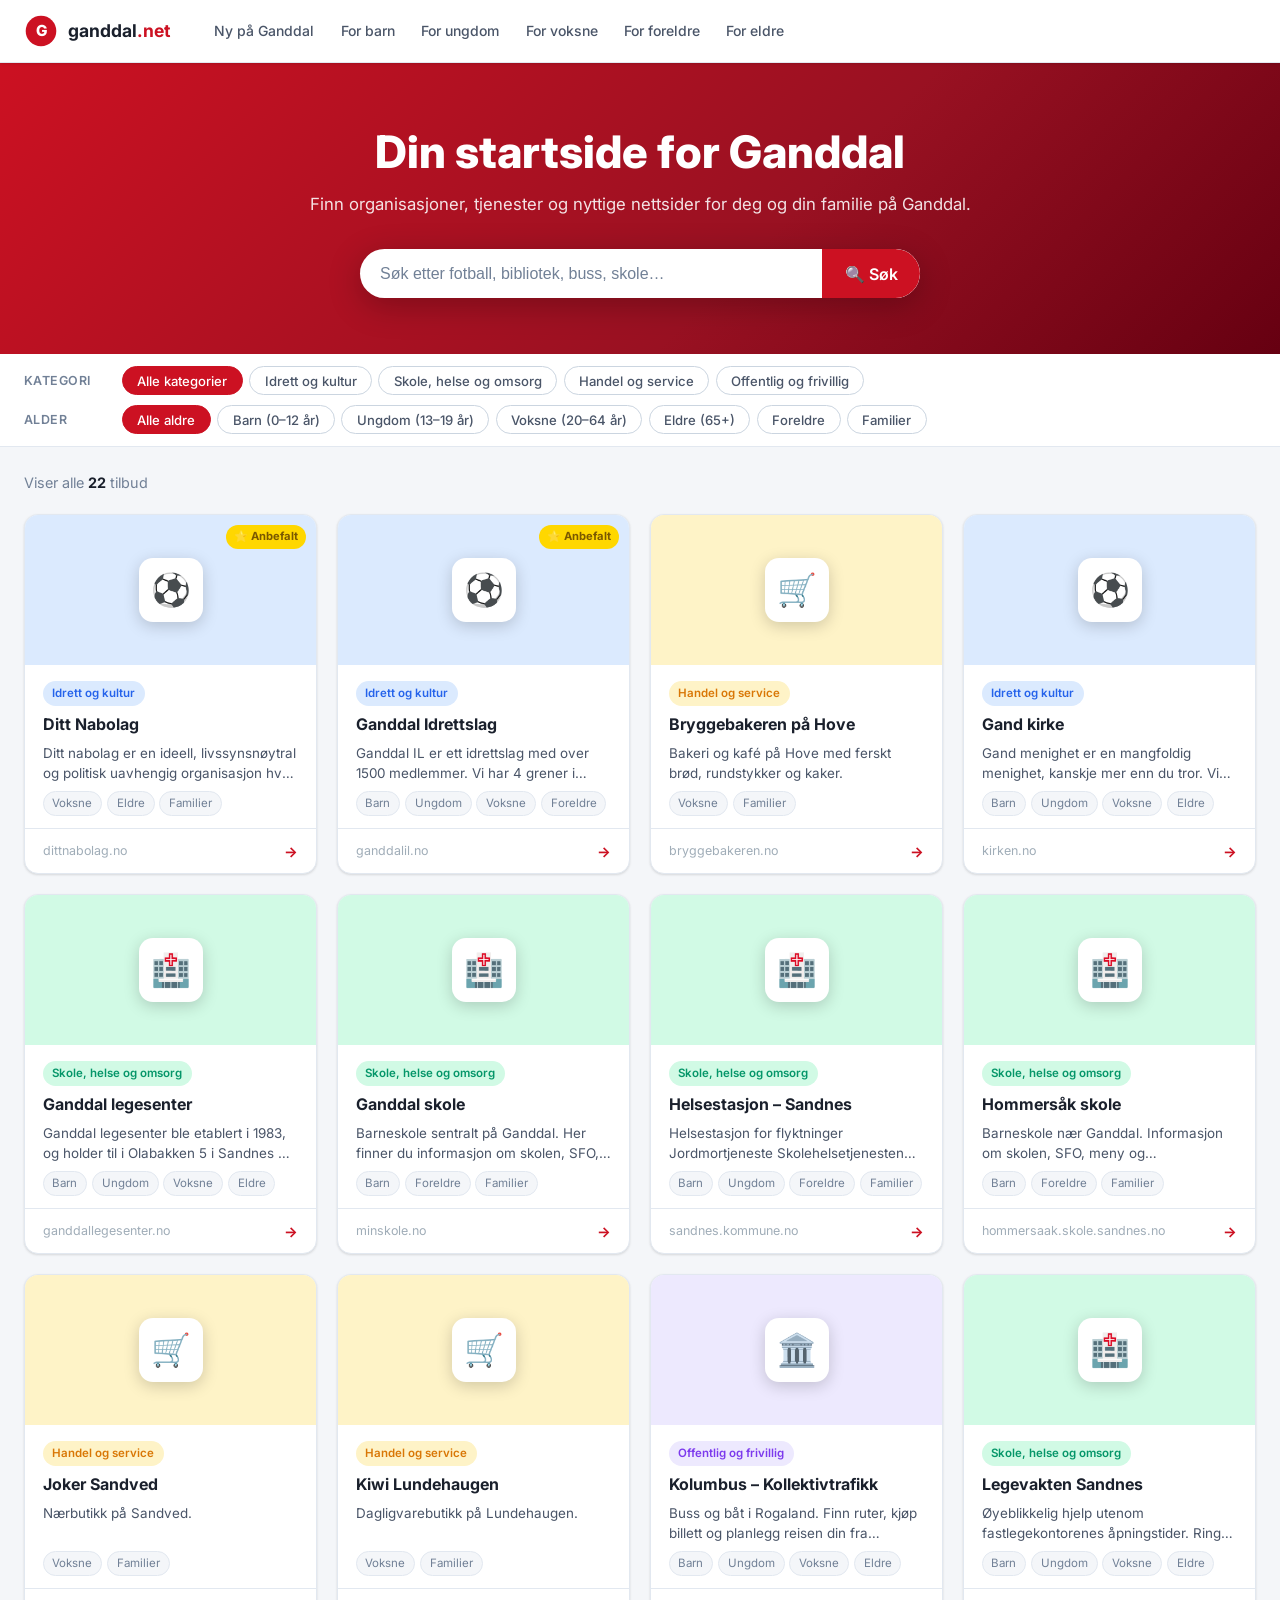
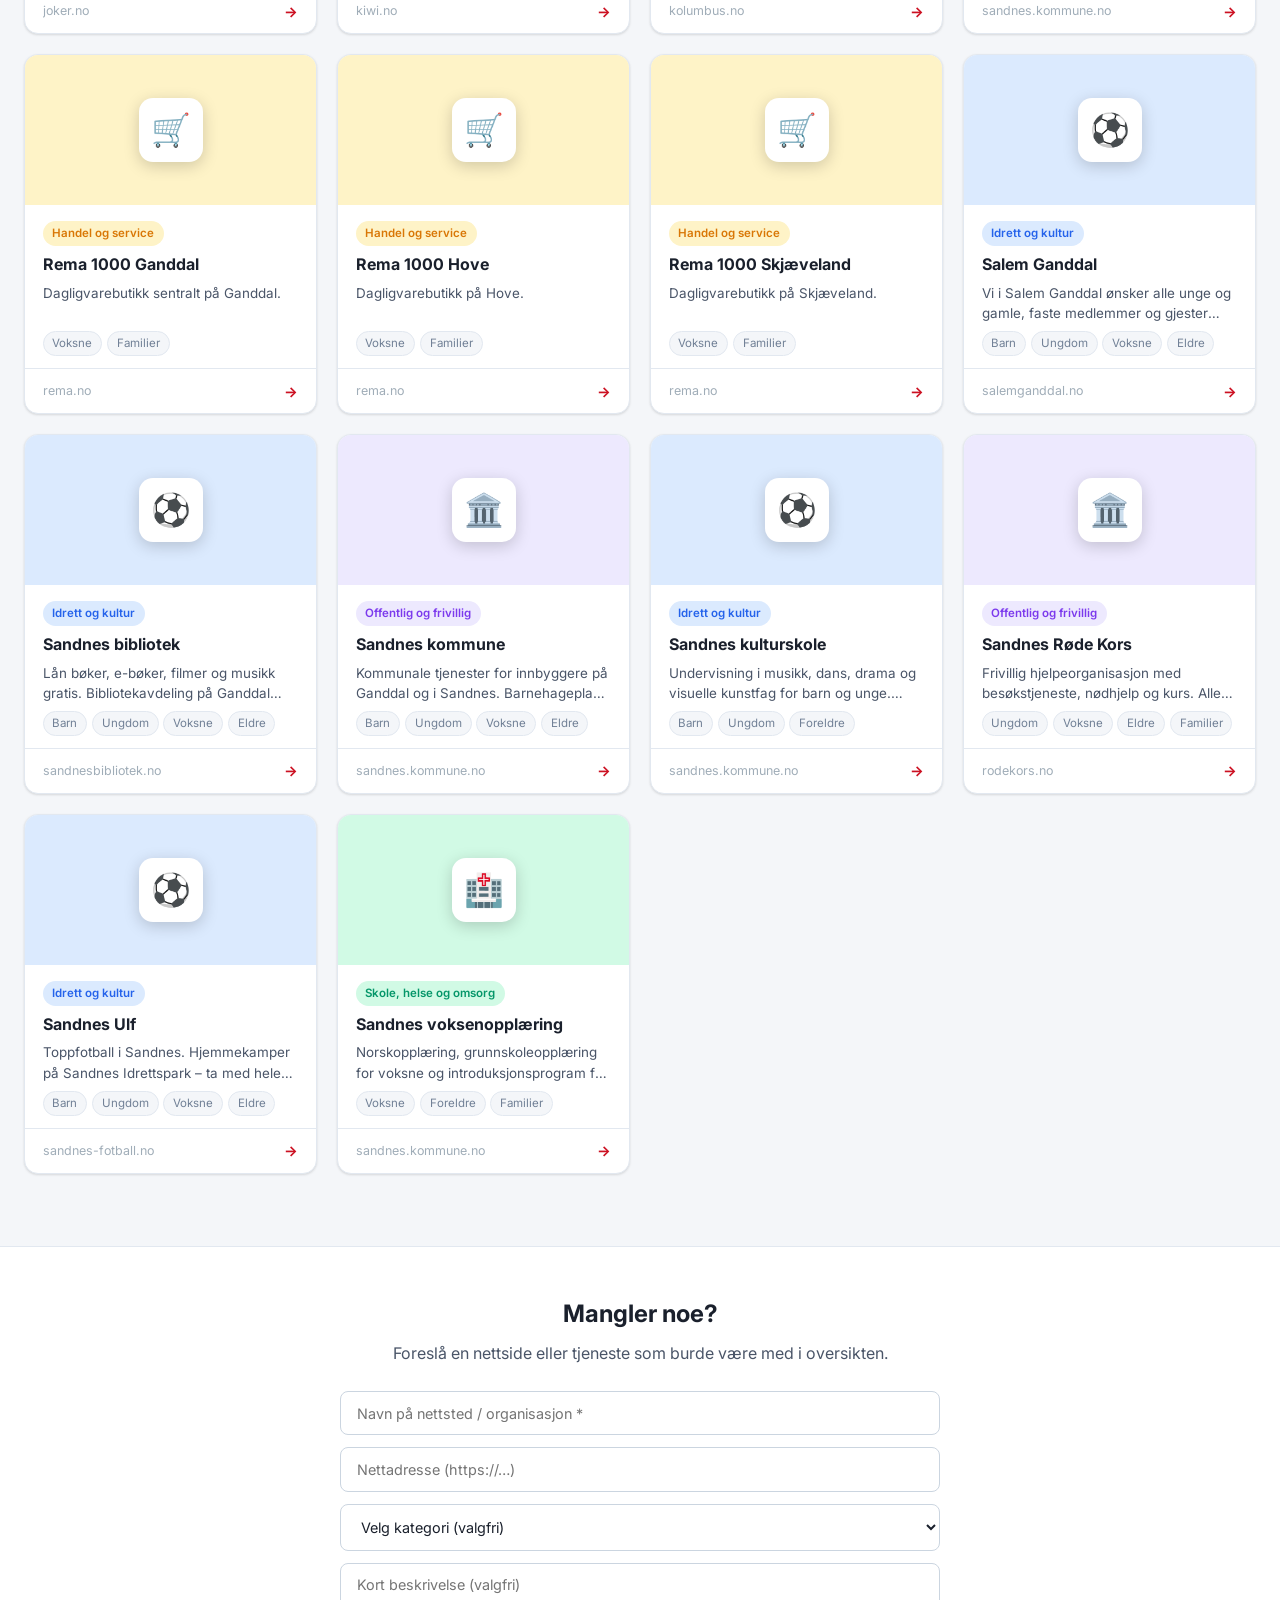
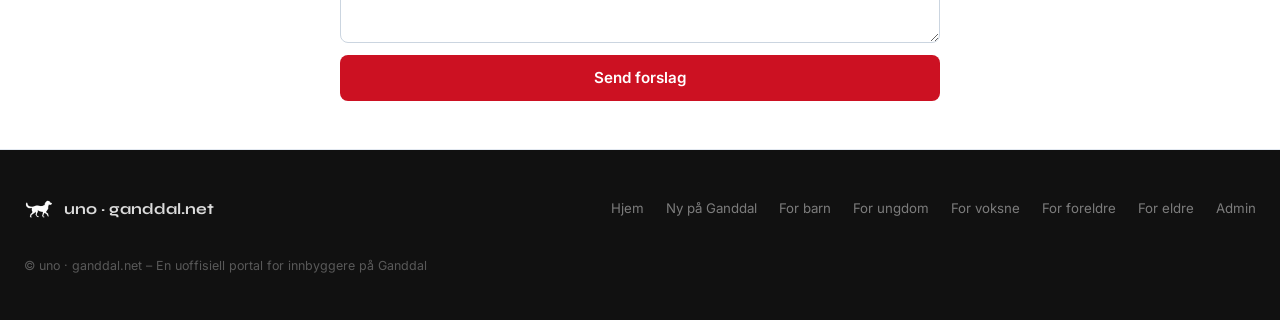
==== commit 57150588: "Portal: kategorivalg i forslagsskjema er nedtrekksliste Bytter fritekstfelt med <select> fylt fra da" ====
--- a/index.html
+++ b/index.html
@@ -97,7 +97,9 @@
       <form class="suggest-form" id="suggestForm" action="https://formspree.io/f/mjgzlagy" method="POST">
         <input type="text" name="name" placeholder="Navn på nettsted / organisasjon *" required>
         <input type="url" name="url" placeholder="Nettadresse (https://…)" required>
-        <input type="text" name="category" placeholder="Kategori (valgfri)">
+        <select name="category" id="suggestCategory">
+          <option value="">Velg kategori (valgfri)</option>
+        </select>
         <textarea name="message" placeholder="Kort beskrivelse (valgfri)"></textarea>
         <button type="submit" class="btn-primary">Send forslag</button>
       </form>
--- a/css/style.css
+++ b/css/style.css
@@ -545,6 +545,7 @@
   text-align: left;
 }
 .suggest-form input,
+.suggest-form select,
 .suggest-form textarea {
   width: 100%;
   padding: .8rem 1rem;
@@ -558,6 +559,7 @@
   outline: none;
 }
 .suggest-form input:focus,
+.suggest-form select:focus,
 .suggest-form textarea:focus { border-color: var(--red); }
 .suggest-form textarea { resize: vertical; min-height: 80px; }
 .btn-primary {
@@ -582,6 +584,16 @@
   color: #065F46;
   font-weight: 500;
 }
+
+.form-admin-link {
+  display: block;
+  margin-top: .75rem;
+  font-size: .78rem;
+  color: var(--text-4);
+  text-decoration: none;
+  opacity: .7;
+}
+.form-admin-link:hover { opacity: 1; text-decoration: underline; }
 
 /* ===== FOOTER (uno-stil) ===== */
 .site-footer {
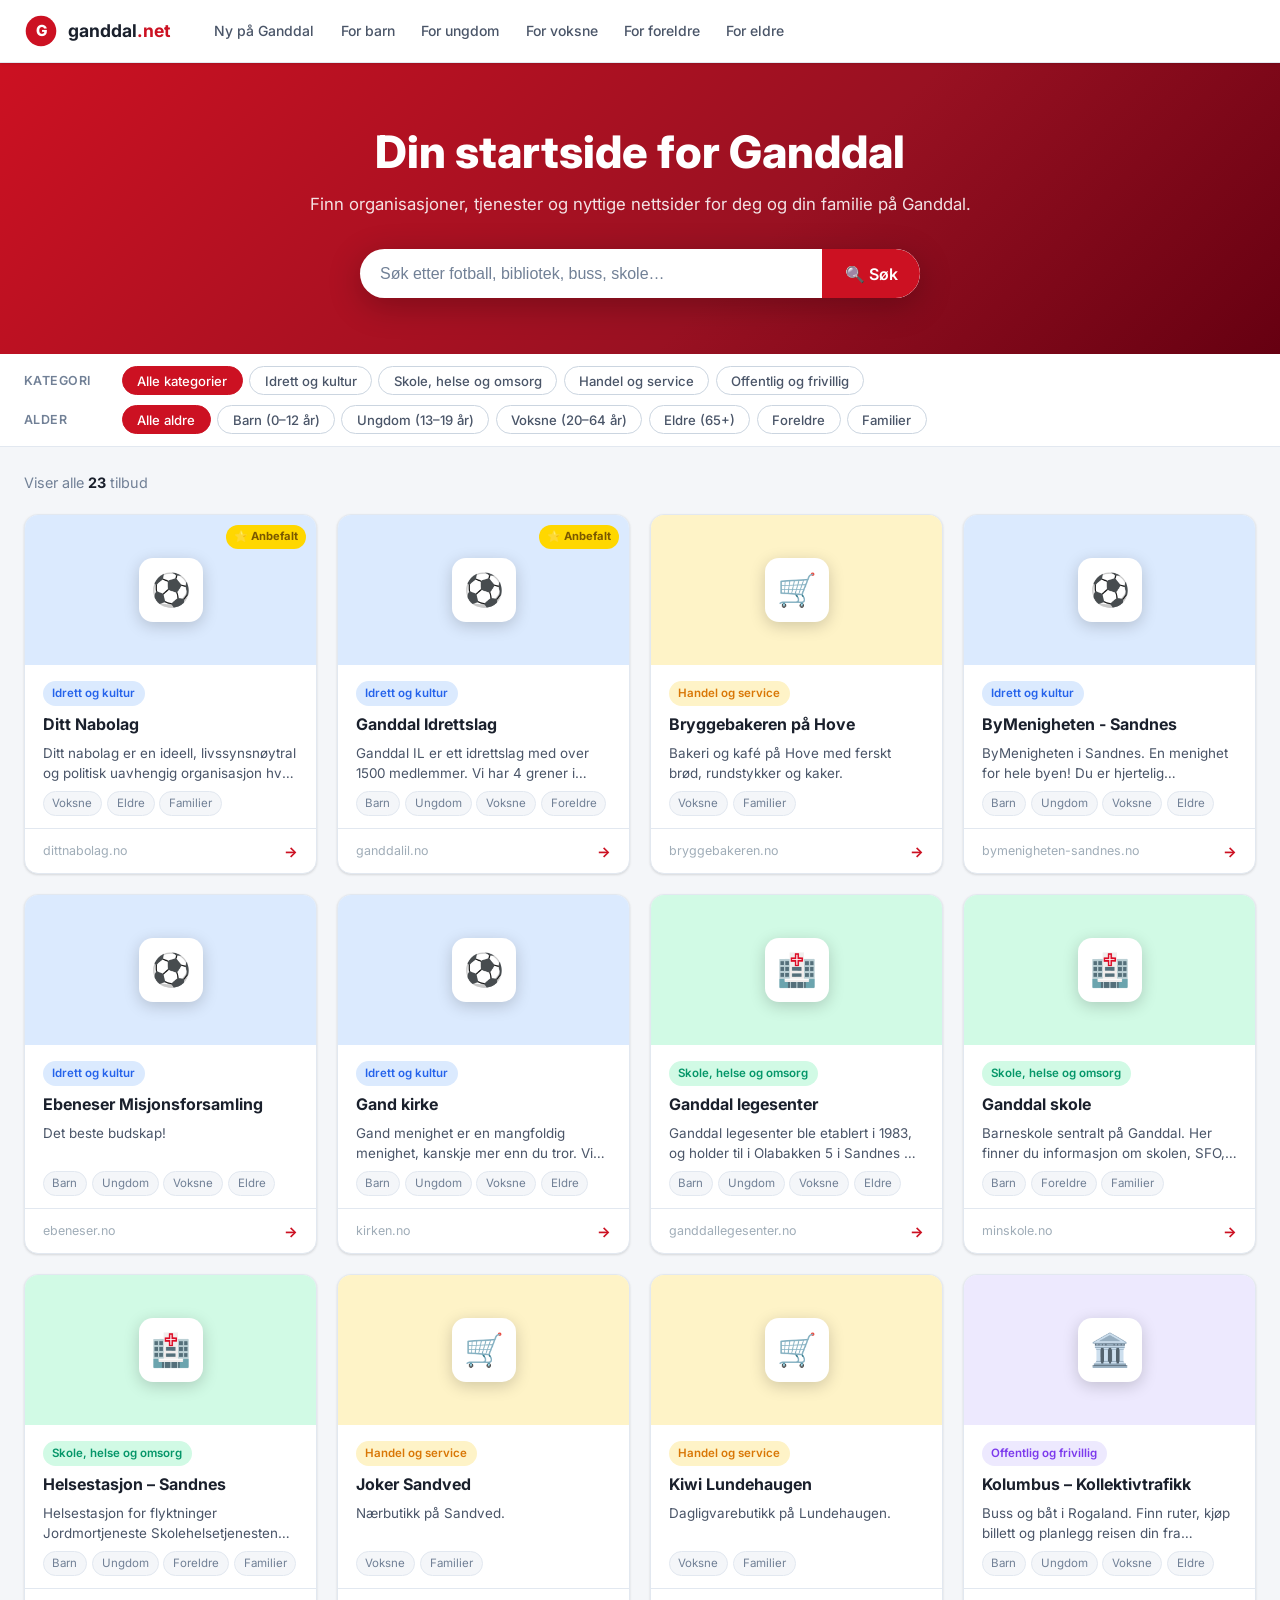
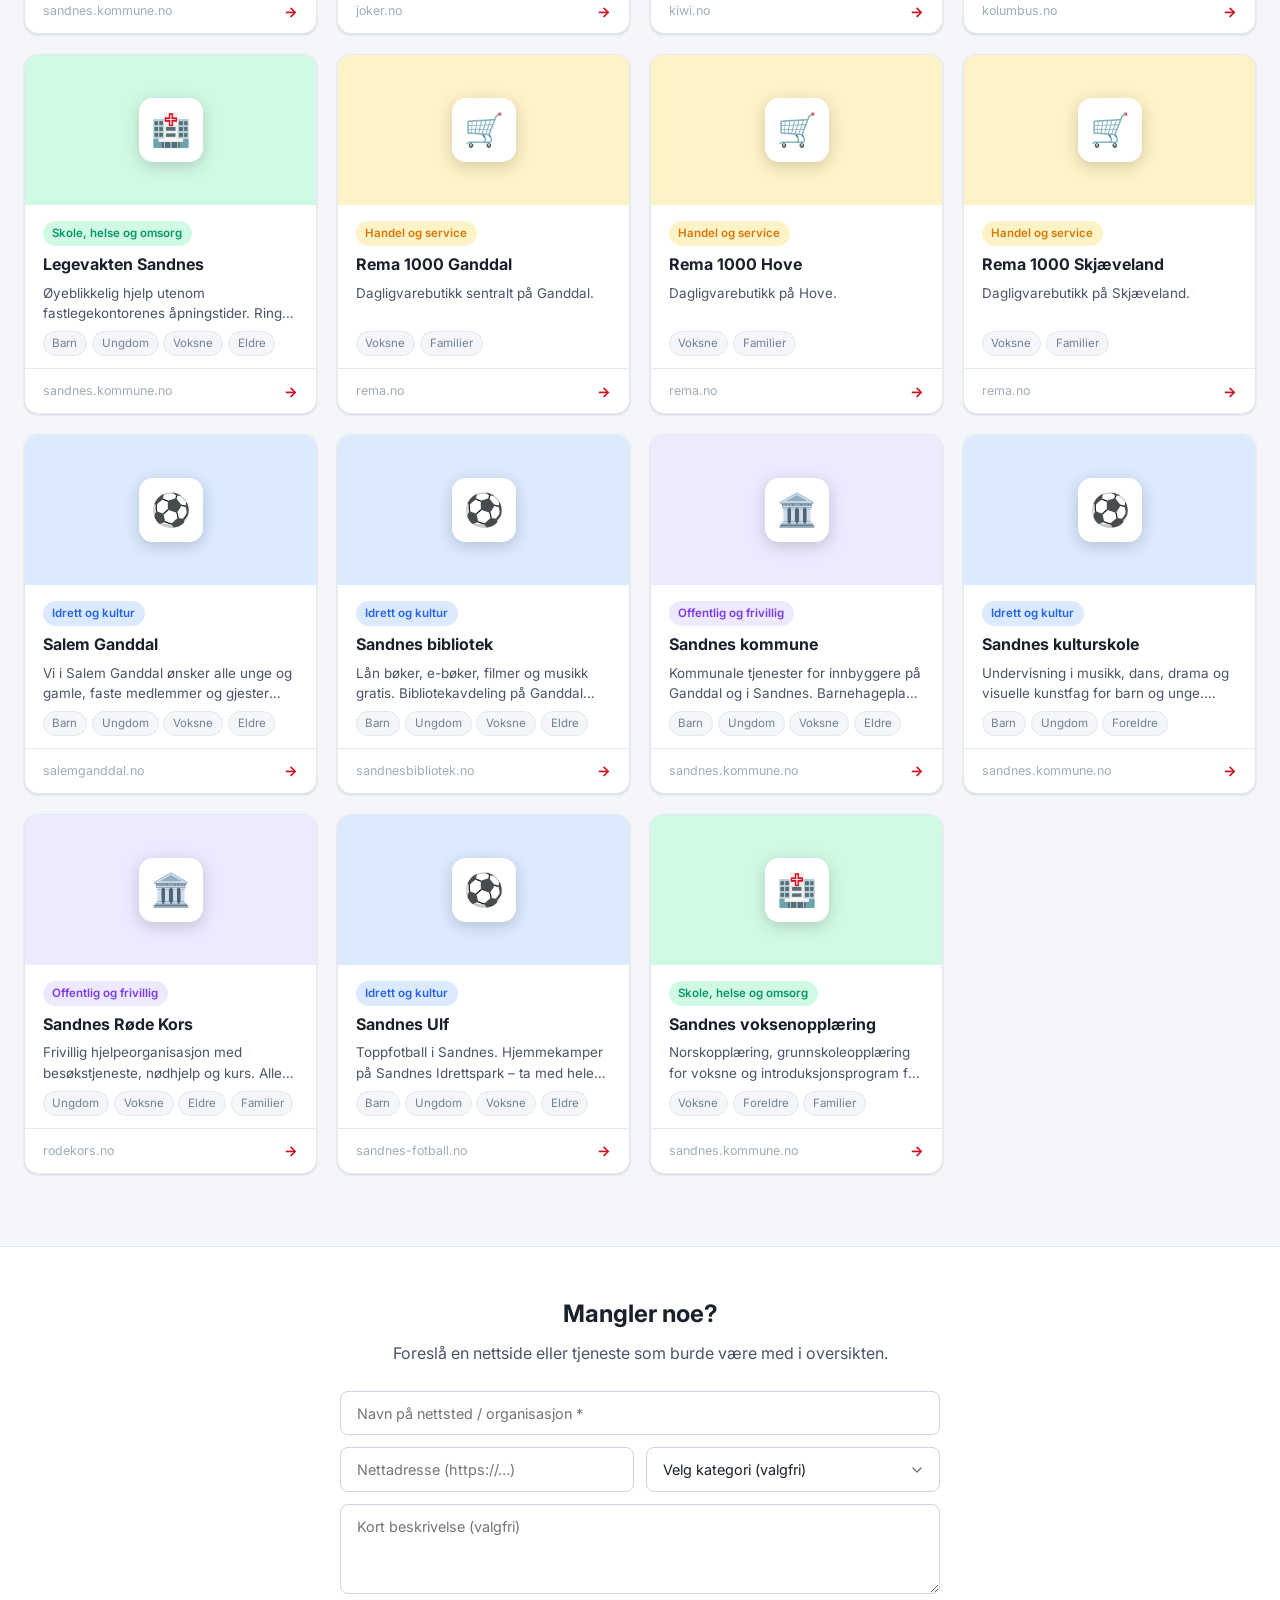
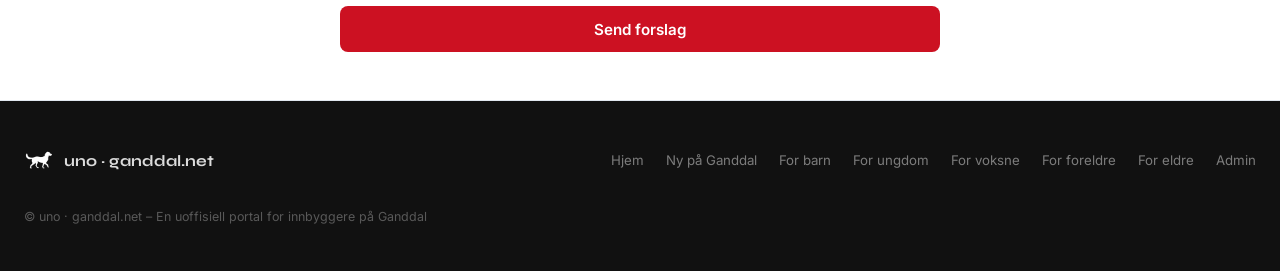
==== commit d9707e22: "Gjør Uno-logo i footer til lenke til uno.ganddal.net Co-Authored-By: Claude Sonnet 4.6 <noreply@anth" ====
--- a/index.html
+++ b/index.html
@@ -109,10 +109,10 @@
   <!-- ===== FOOTER ===== -->
   <footer class="site-footer">
     <div class="footer-inner">
-      <div class="footer-brand">
+      <a href="https://uno.ganddal.net" class="footer-brand" target="_blank" rel="noopener">
         <div class="footer-logo-wrap"><img src="sblogo.png" alt="uno"></div>
         <span>uno · ganddal.net</span>
-      </div>
+      </a>
       <nav class="footer-links" aria-label="Bunnavigasjon">
         <a href="index.html">Hjem</a>
         <a href="ny-pa-ganddal.html">Ny på Ganddal</a>
--- a/css/style.css
+++ b/css/style.css
@@ -539,11 +539,16 @@
   margin-bottom: 1.5rem;
 }
 .suggest-form {
-  display: flex;
-  flex-direction: column;
+  display: grid;
+  grid-template-columns: 1fr 1fr;
   gap: .75rem;
   text-align: left;
 }
+/* Navn, beskrivelse og knapp går over begge kolonner */
+.suggest-form input[name="name"],
+.suggest-form textarea,
+.suggest-form button { grid-column: 1 / -1; }
+
 .suggest-form input,
 .suggest-form select,
 .suggest-form textarea {
@@ -557,11 +562,30 @@
   background: var(--white);
   transition: border-color var(--transition);
   outline: none;
+  box-sizing: border-box;
 }
 .suggest-form input:focus,
 .suggest-form select:focus,
 .suggest-form textarea:focus { border-color: var(--red); }
-.suggest-form textarea { resize: vertical; min-height: 80px; }
+.suggest-form textarea { resize: vertical; min-height: 90px; }
+
+/* Egendefinert pil på select */
+.suggest-form select {
+  appearance: none;
+  -webkit-appearance: none;
+  background-image: url("data:image/svg+xml,%3Csvg xmlns='http://www.w3.org/2000/svg' width='16' height='16' viewBox='0 0 24 24' fill='none' stroke='%236B7280' stroke-width='2' stroke-linecap='round' stroke-linejoin='round'%3E%3Cpolyline points='6 9 12 15 18 9'/%3E%3C/svg%3E");
+  background-repeat: no-repeat;
+  background-position: right .85rem center;
+  padding-right: 2.5rem;
+  cursor: pointer;
+}
+.suggest-form select option[value=""] { color: var(--text-3); }
+
+@media (max-width: 500px) {
+  .suggest-form { grid-template-columns: 1fr; }
+  .suggest-form input[name="url"],
+  .suggest-form select { grid-column: 1 / -1; }
+}
 .btn-primary {
   background: var(--red);
   color: white;
@@ -618,6 +642,7 @@
   font-weight: 700;
   font-size: .98rem;
   color: rgba(255,255,255,.85);
+  text-decoration: none;
 }
 .footer-logo-wrap { width: 30px; height: 30px; flex-shrink: 0; }
 .footer-logo-wrap img {
@@ -875,6 +900,29 @@
   border: 1px solid #F59E0B;
 }
 .btn-review:hover { background: #FDE68A; }
+
+/* Undersider admin */
+.page-tab-selector {
+  display: flex; flex-wrap: wrap; gap: .4rem;
+  margin-bottom: 1.25rem;
+}
+.page-sel-btn {
+  padding: .4rem .9rem; font-size: .82rem; font-weight: 600;
+  border: 1.5px solid var(--border-2); border-radius: 50px;
+  background: white; color: var(--text-2); cursor: pointer;
+  transition: all var(--transition);
+}
+.page-sel-btn:hover  { border-color: var(--red); color: var(--red); }
+.page-sel-btn.active { background: var(--red); color: white; border-color: var(--red); }
+.ic-admin-row {
+  display: flex; align-items: center; gap: .75rem;
+  padding: .6rem 0; border-bottom: 1px solid var(--border);
+}
+.ic-admin-row:last-child { border-bottom: none; }
+.ic-admin-icon { font-size: 1.4rem; flex-shrink: 0; width: 32px; text-align: center; }
+.ic-admin-body { flex: 1; min-width: 0; display: flex; flex-direction: column; gap: .1rem; }
+.ic-admin-body strong { font-size: .875rem; }
+.ic-admin-body span   { font-size: .78rem; color: var(--text-3); white-space: nowrap; overflow: hidden; text-overflow: ellipsis; }
 
 /* Gjennomgangsvarsel */
 .review-summary {
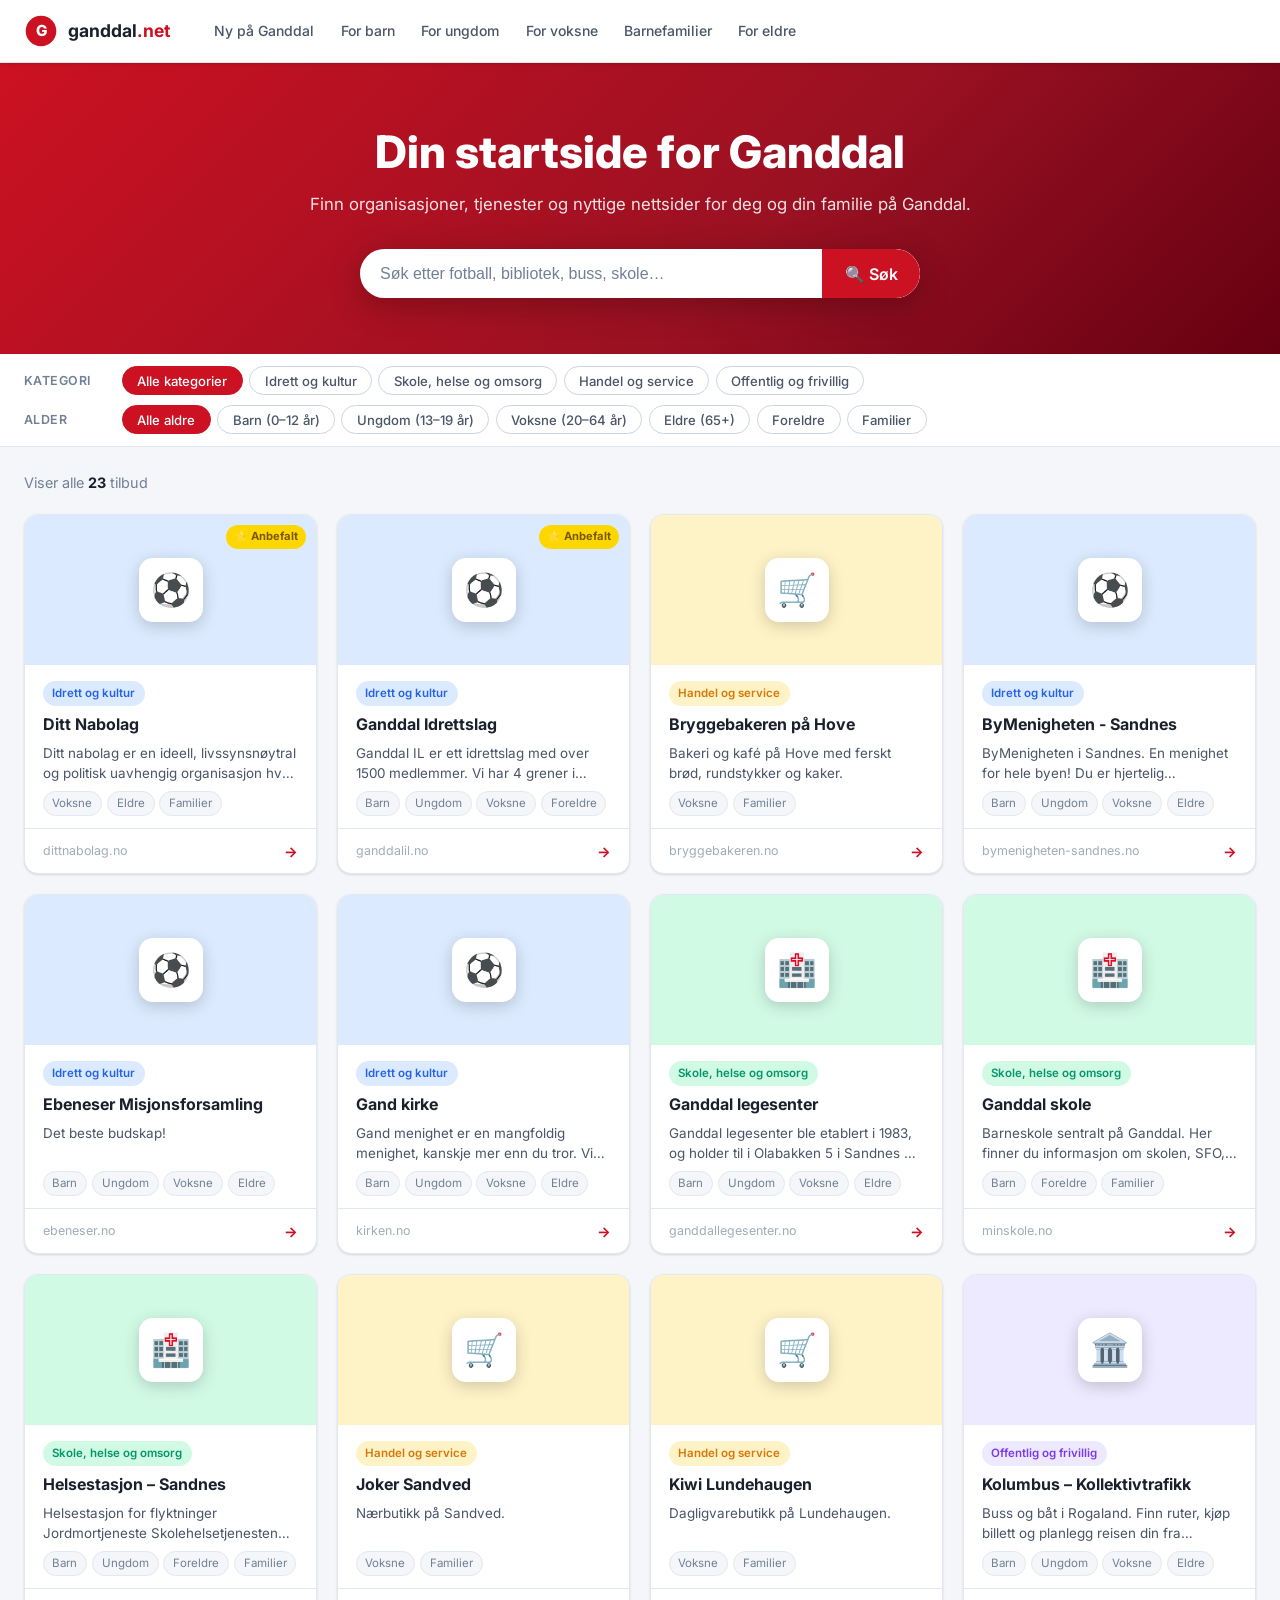
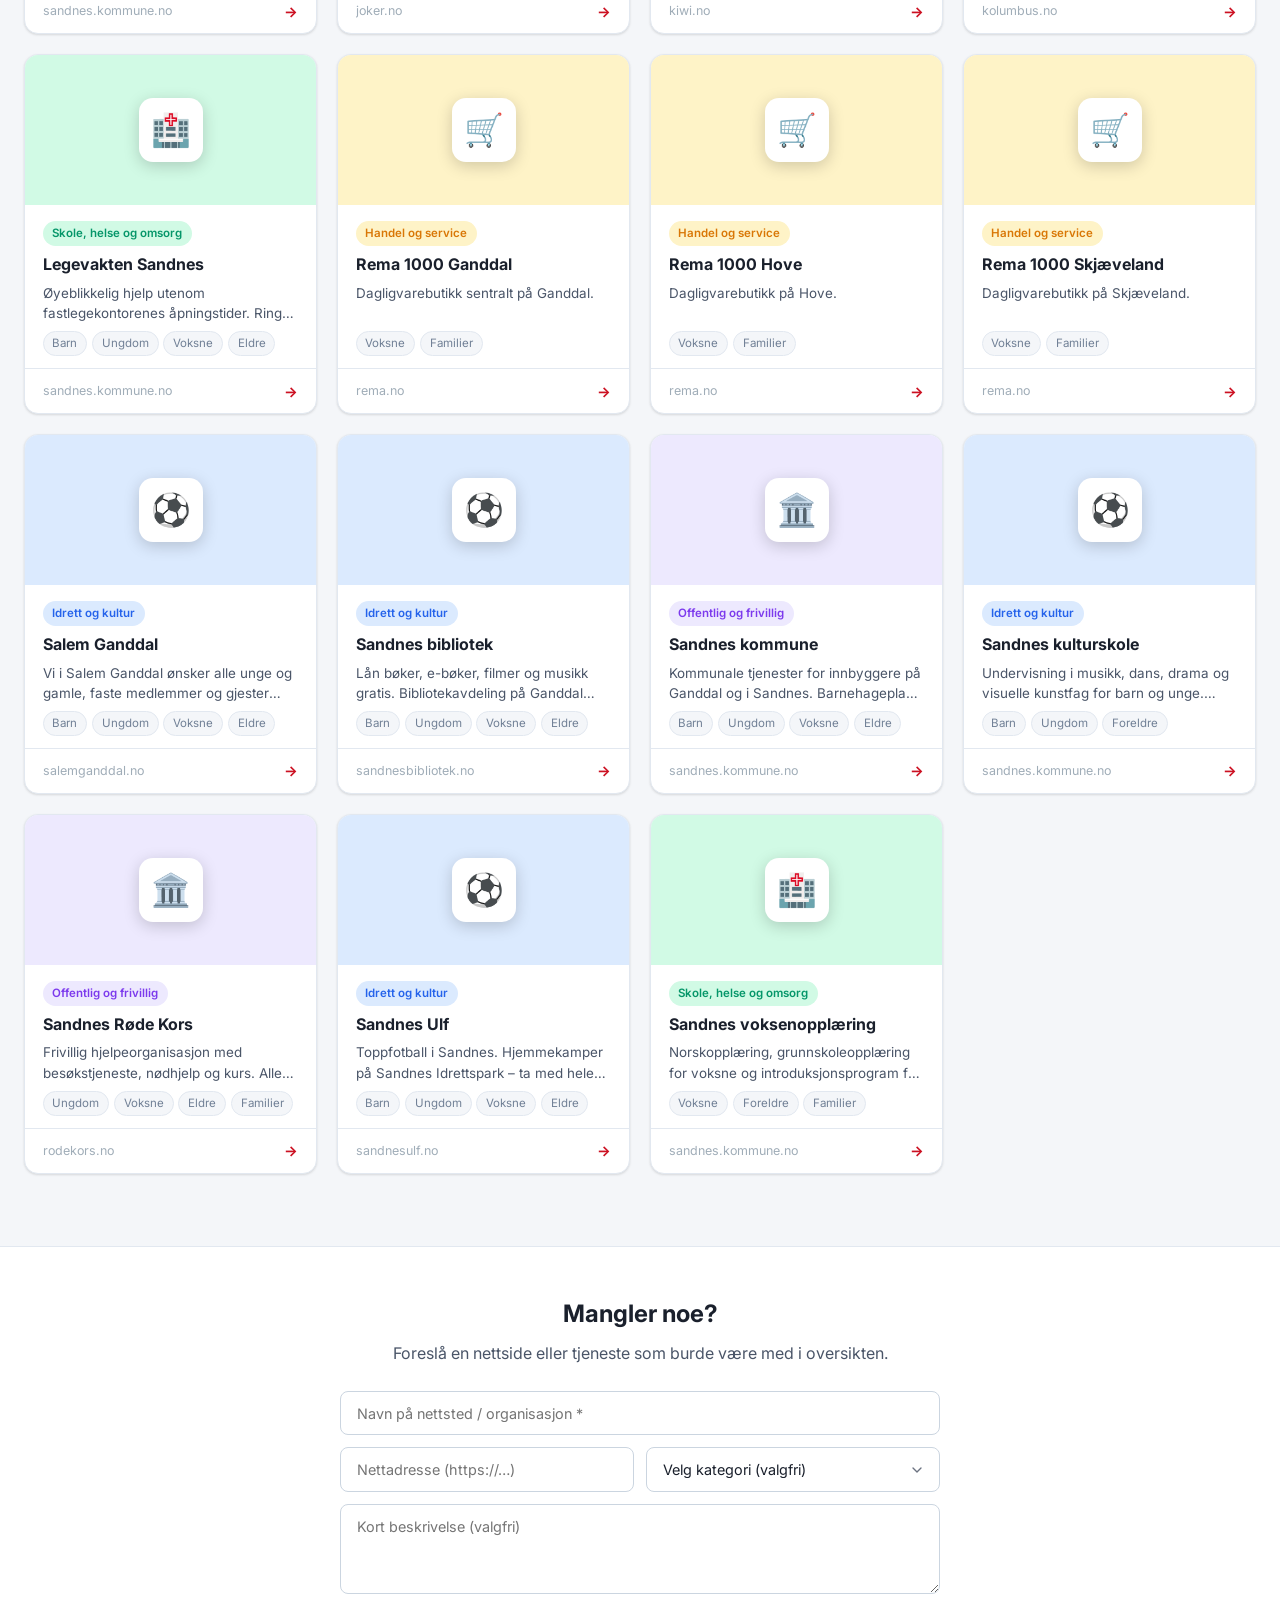
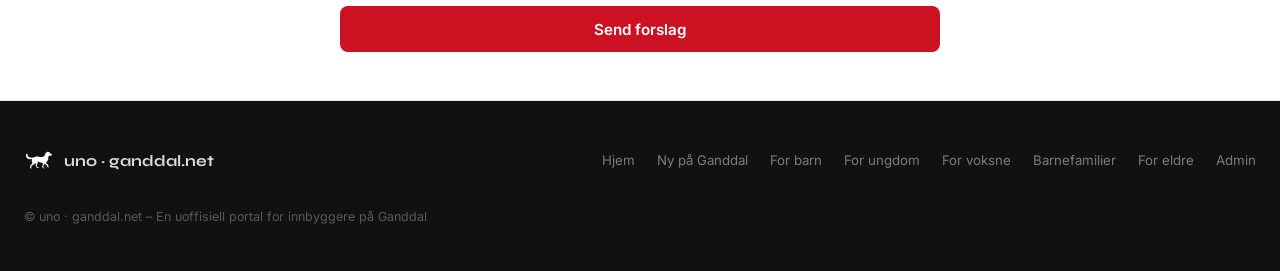
==== commit 2a48f550: "Gi nytt navn til "For foreldre"-siden: nå "Barnefamilier" Oppdaterer navigasjon, footer, tittel, her" ====
--- a/index.html
+++ b/index.html
@@ -28,7 +28,7 @@
         <a href="for-barn.html">For barn</a>
         <a href="for-ungdom.html">For ungdom</a>
         <a href="for-voksne.html">For voksne</a>
-        <a href="for-foreldre.html">For foreldre</a>
+        <a href="for-foreldre.html">Barnefamilier</a>
         <a href="for-eldre.html">For eldre</a>
       </nav>
       <button class="nav-menu-btn" id="menuBtn" aria-label="Åpne meny">☰</button>
@@ -44,7 +44,7 @@
       <a href="for-barn.html">For barn</a>
       <a href="for-ungdom.html">For ungdom</a>
       <a href="for-voksne.html">For voksne</a>
-      <a href="for-foreldre.html">For foreldre</a>
+      <a href="for-foreldre.html">Barnefamilier</a>
       <a href="for-eldre.html">For eldre</a>
     </div>
   </div>
@@ -119,7 +119,7 @@
         <a href="for-barn.html">For barn</a>
         <a href="for-ungdom.html">For ungdom</a>
         <a href="for-voksne.html">For voksne</a>
-        <a href="for-foreldre.html">For foreldre</a>
+        <a href="for-foreldre.html">Barnefamilier</a>
         <a href="for-eldre.html">For eldre</a>
         <a href="admin.html">Admin</a>
       </nav>
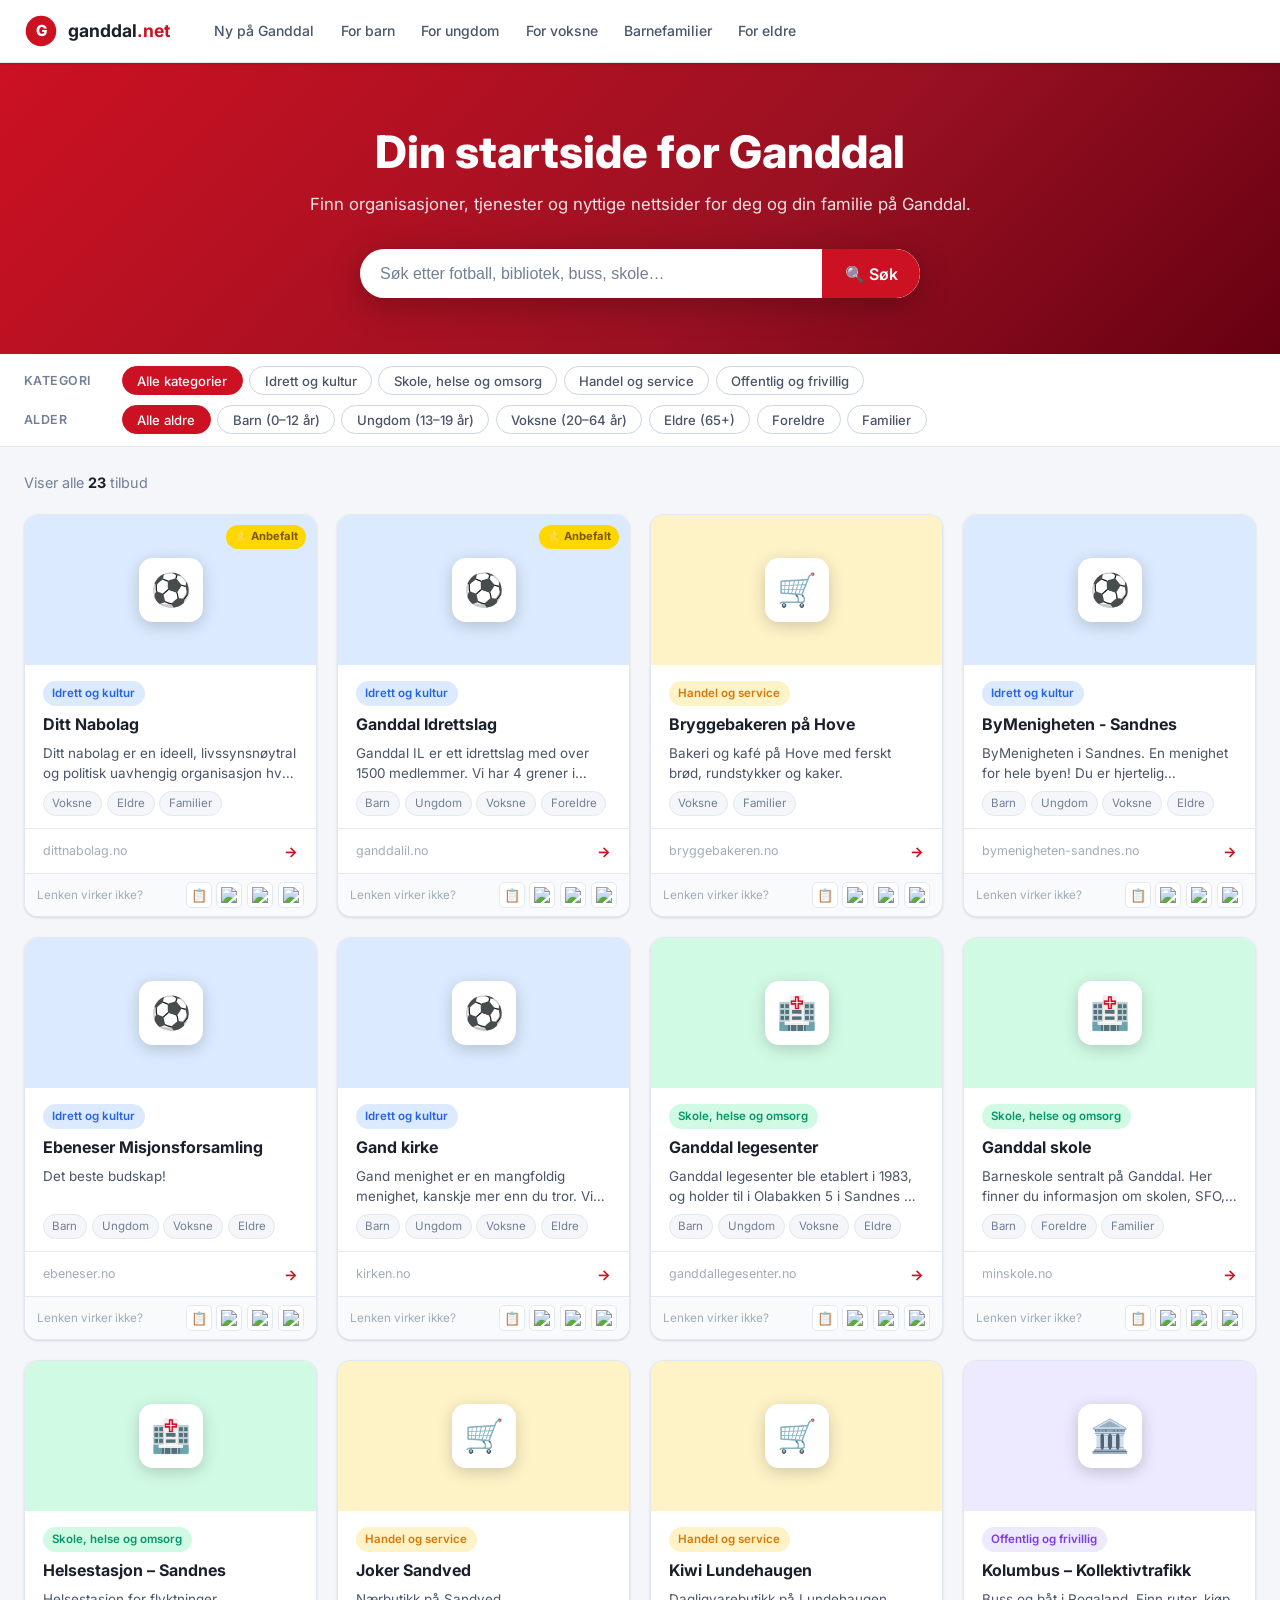
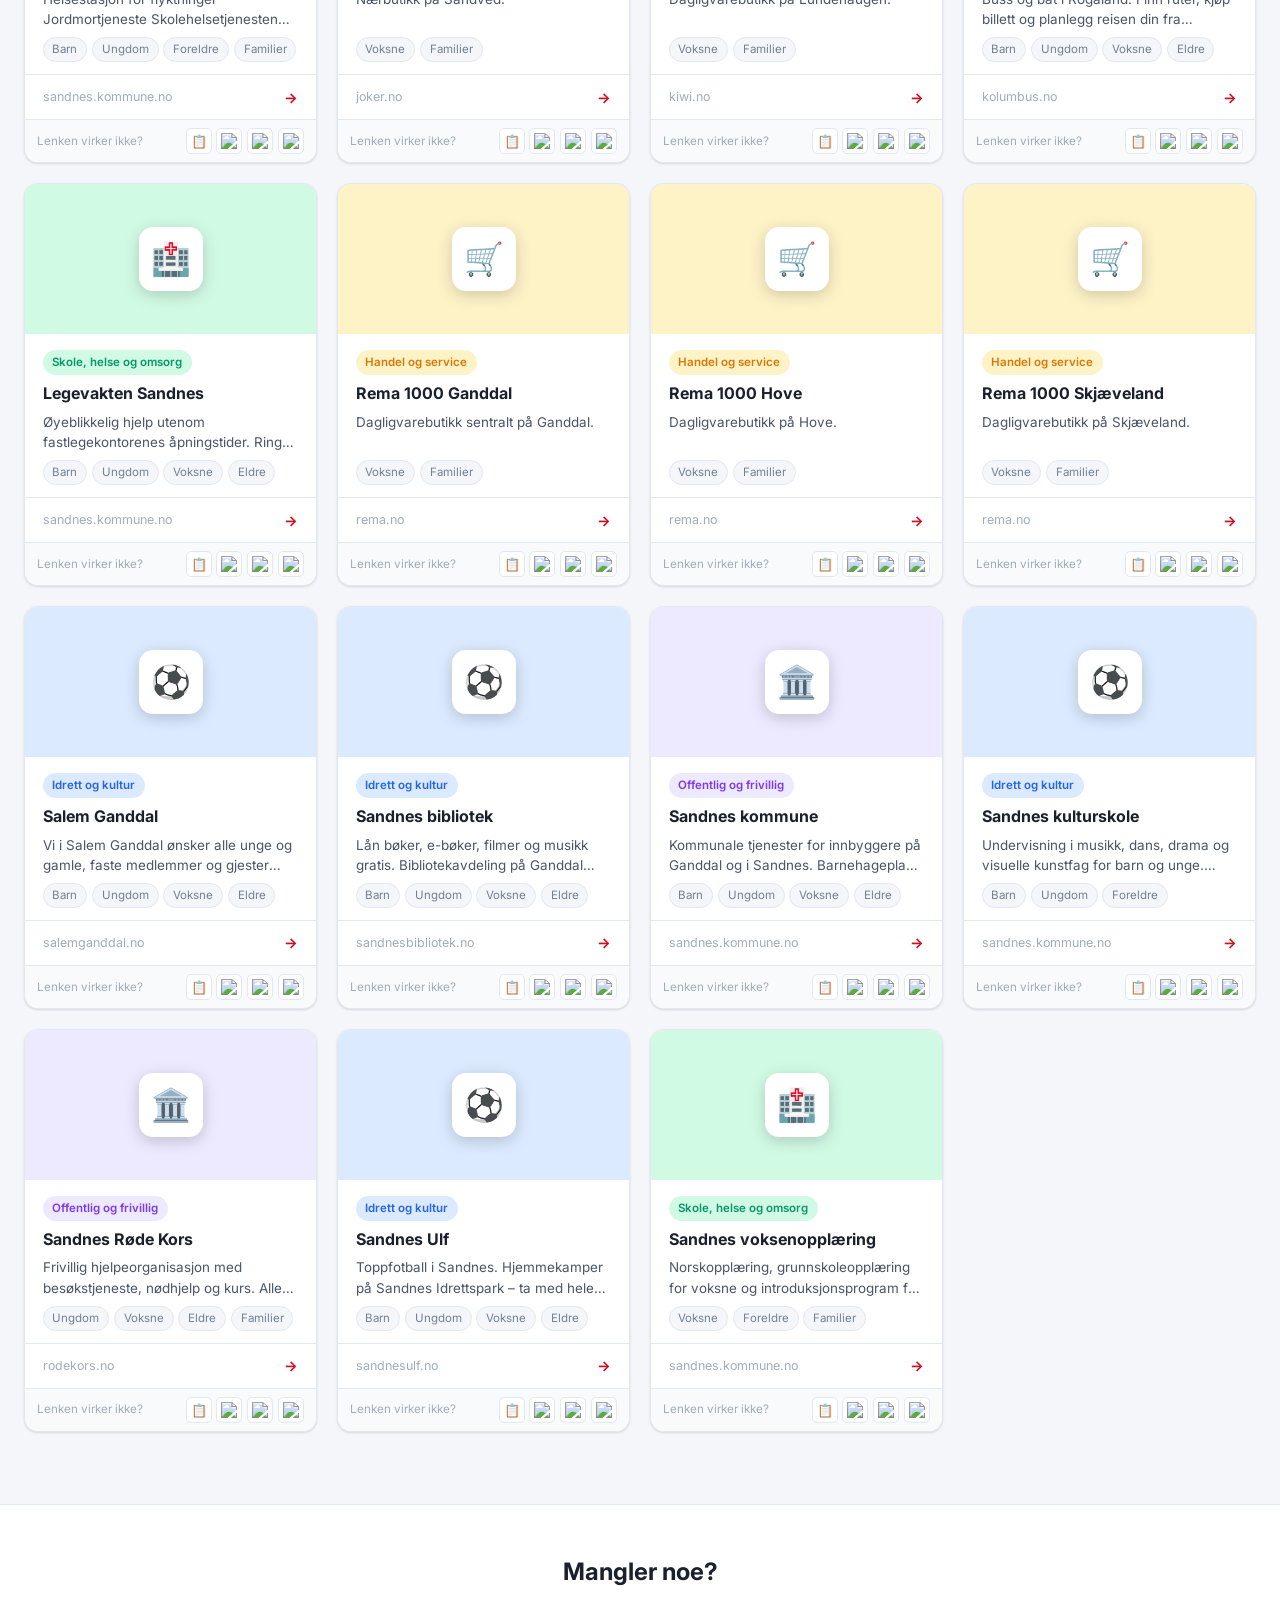
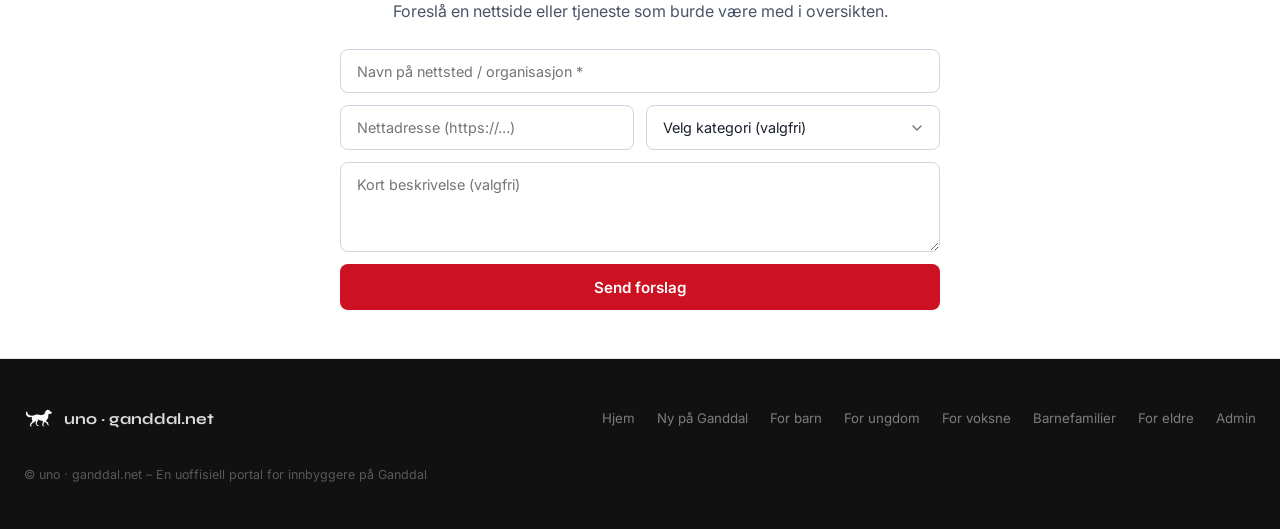
==== commit 957218f9: "Mobile: auto-collapse category/age filters on scroll On screens ≤640 px the filter bar now collapses" ====
--- a/index.html
+++ b/index.html
@@ -62,7 +62,13 @@
   </header>
 
   <!-- ===== FILTRE ===== -->
-  <div class="filters-wrap">
+  <div class="filters-wrap" id="filtersWrap">
+    <button class="filters-toggle" id="filtersToggle" aria-expanded="true" aria-label="Vis/skjul filtre">
+      <span id="filtersToggleLabel">Kategori &amp; Alder</span>
+      <svg class="filters-chevron" viewBox="0 0 20 20" fill="currentColor" aria-hidden="true">
+        <path fill-rule="evenodd" d="M5.293 7.293a1 1 0 011.414 0L10 10.586l3.293-3.293a1 1 0 111.414 1.414l-4 4a1 1 0 01-1.414 0l-4-4a1 1 0 010-1.414z" clip-rule="evenodd"/>
+      </svg>
+    </button>
     <div class="filters-inner">
       <div class="filter-row">
         <span class="filter-label">Kategori</span>
--- a/css/style.css
+++ b/css/style.css
@@ -248,6 +248,49 @@
   background: var(--red);
   border-color: var(--red);
   color: white;
+}
+
+/* ─── Filter-kollaps (mobil) ─── */
+.filters-toggle {
+  display: none;
+  width: 100%;
+  padding: .55rem 1rem;
+  background: none;
+  border: none;
+  cursor: pointer;
+  font-family: inherit;
+  font-size: .82rem;
+  font-weight: 600;
+  color: var(--text-2);
+  align-items: center;
+  justify-content: space-between;
+  text-align: left;
+  gap: .5rem;
+}
+.filters-toggle:hover { color: var(--text); }
+.filters-chevron {
+  width: 18px;
+  height: 18px;
+  flex-shrink: 0;
+  color: var(--text-3);
+  transition: transform var(--transition);
+}
+
+@media (max-width: 640px) {
+  .filters-toggle { display: flex; }
+  .filters-inner {
+    max-height: 400px;
+    overflow: hidden;
+    transition: max-height 0.28s ease, padding 0.28s ease;
+  }
+  .filters-wrap.collapsed .filters-inner {
+    max-height: 0;
+    padding-top: 0;
+    padding-bottom: 0;
+  }
+  .filters-wrap.collapsed .filters-chevron {
+    transform: rotate(-180deg);
+  }
 }
 
 /* ===== RESULTATER ===== */
@@ -426,6 +469,61 @@
   transition: transform var(--transition);
 }
 .card:hover .card-arrow { transform: translateX(4px); }
+
+/* ===== SØKEHJELP-KOMPONENT ===== */
+.search-helper {
+  display: flex;
+  align-items: center;
+  gap: .5rem;
+  padding: .5rem .75rem;
+  background: #F8FAFC;
+  border-top: 1px solid var(--border);
+  font-size: .73rem;
+  color: var(--text-4);
+}
+.search-helper-label {
+  flex: 1;
+  white-space: nowrap;
+  overflow: hidden;
+  text-overflow: ellipsis;
+}
+.search-helper-btns {
+  display: flex;
+  align-items: center;
+  gap: .3rem;
+  flex-shrink: 0;
+}
+.search-copy-btn,
+.search-engine-btn {
+  display: flex;
+  align-items: center;
+  justify-content: center;
+  width: 26px;
+  height: 26px;
+  border-radius: var(--radius-xs);
+  border: 1px solid var(--border);
+  background: white;
+  cursor: pointer;
+  font-size: .82rem;
+  padding: 0;
+  text-decoration: none;
+  color: inherit;
+  transition: background var(--transition), border-color var(--transition);
+}
+.search-copy-btn:hover,
+.search-engine-btn:hover {
+  background: #EDF2F7;
+  border-color: var(--border-2);
+}
+.search-engine-btn img {
+  width: 16px;
+  height: 16px;
+  object-fit: contain;
+  display: block;
+}
+.pmodal-search-helper {
+  border-radius: 0 0 12px 12px;
+}
 
 /* ===== PORTAL-DETALJMODAL ===== */
 .portal-modal-overlay {
